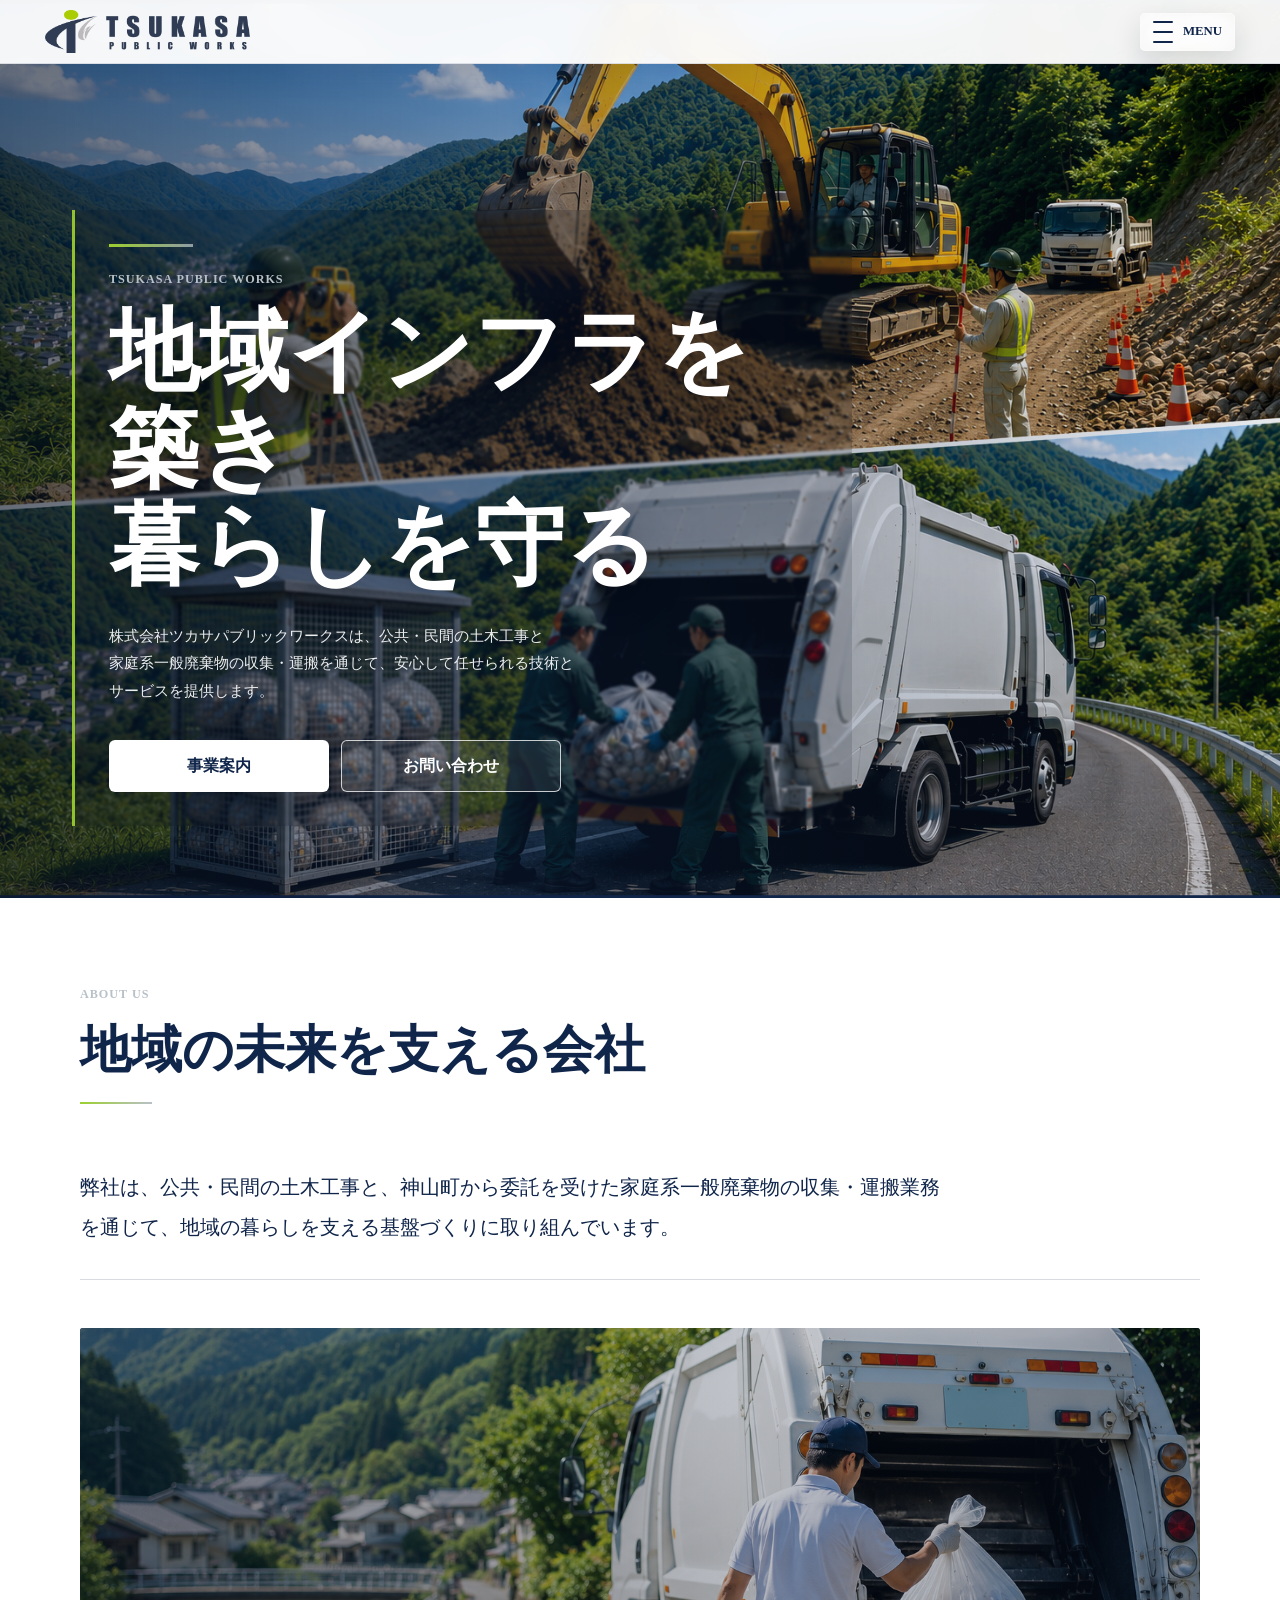
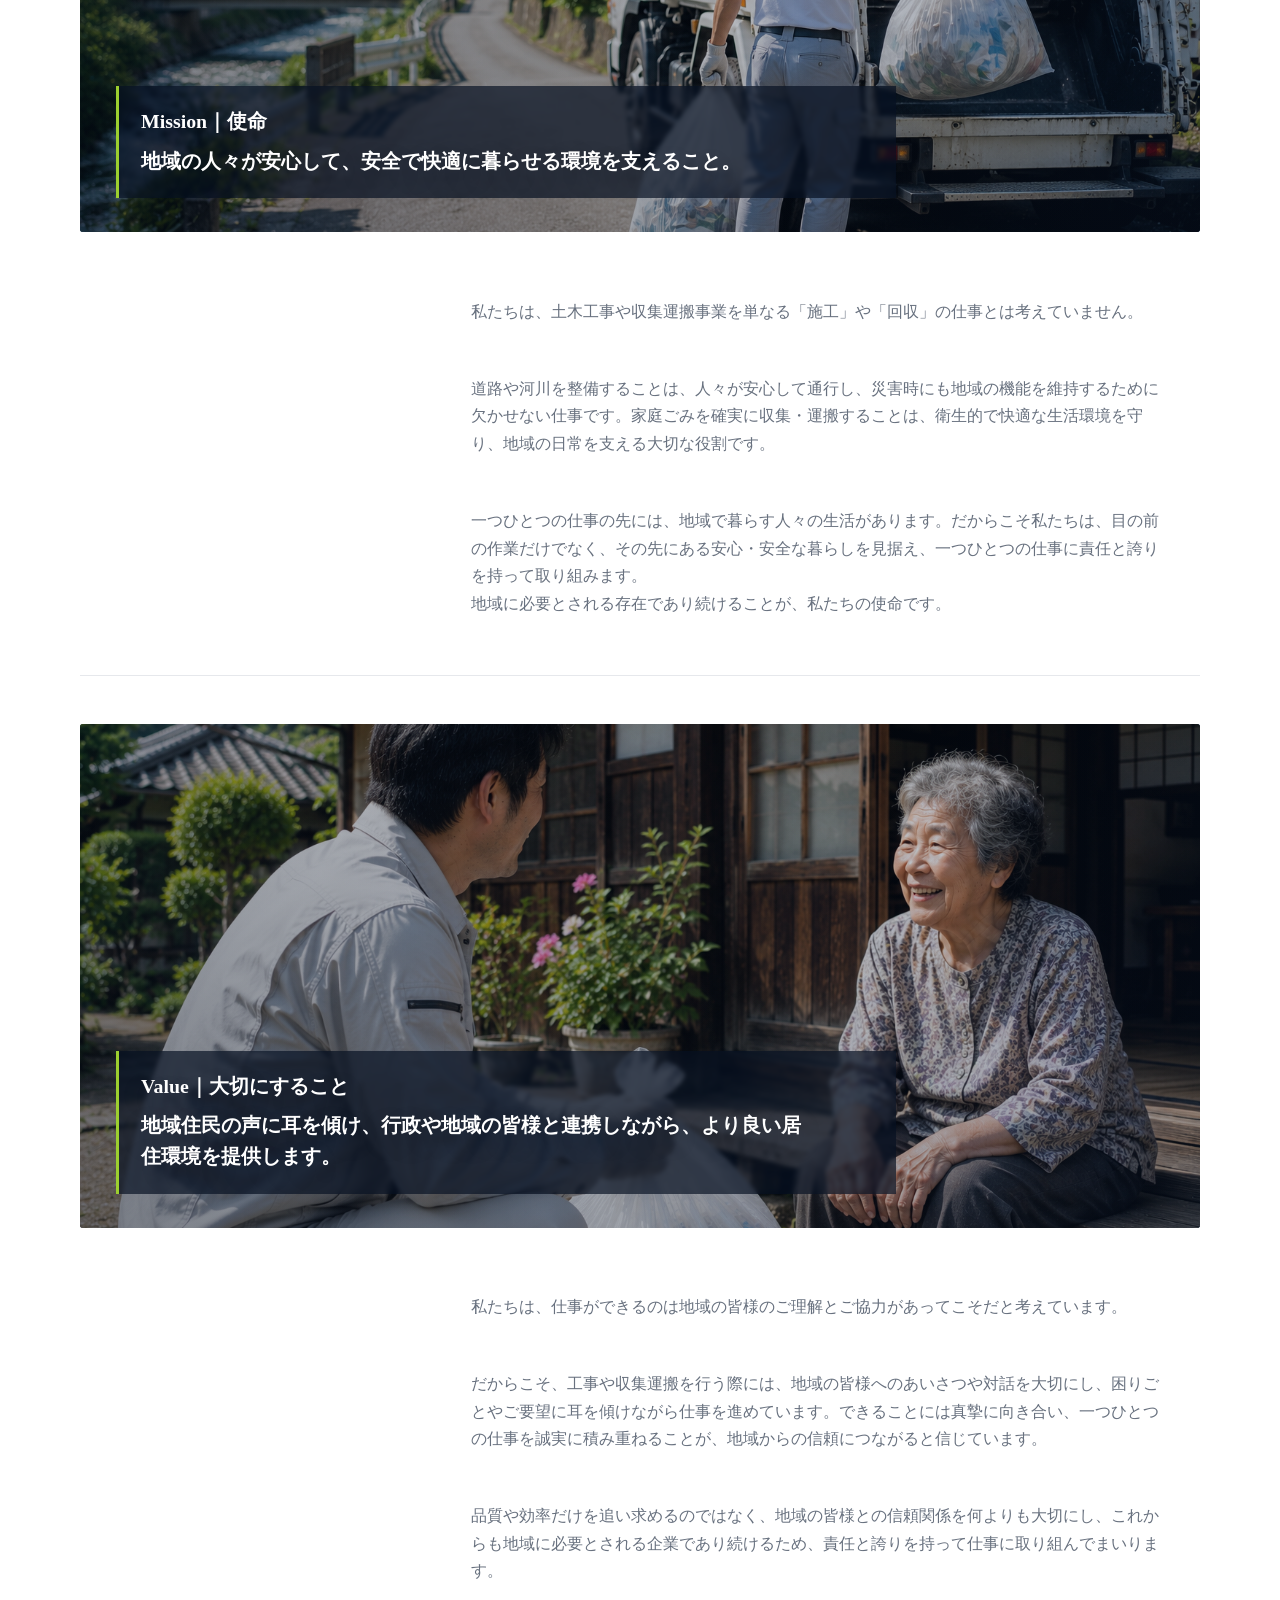
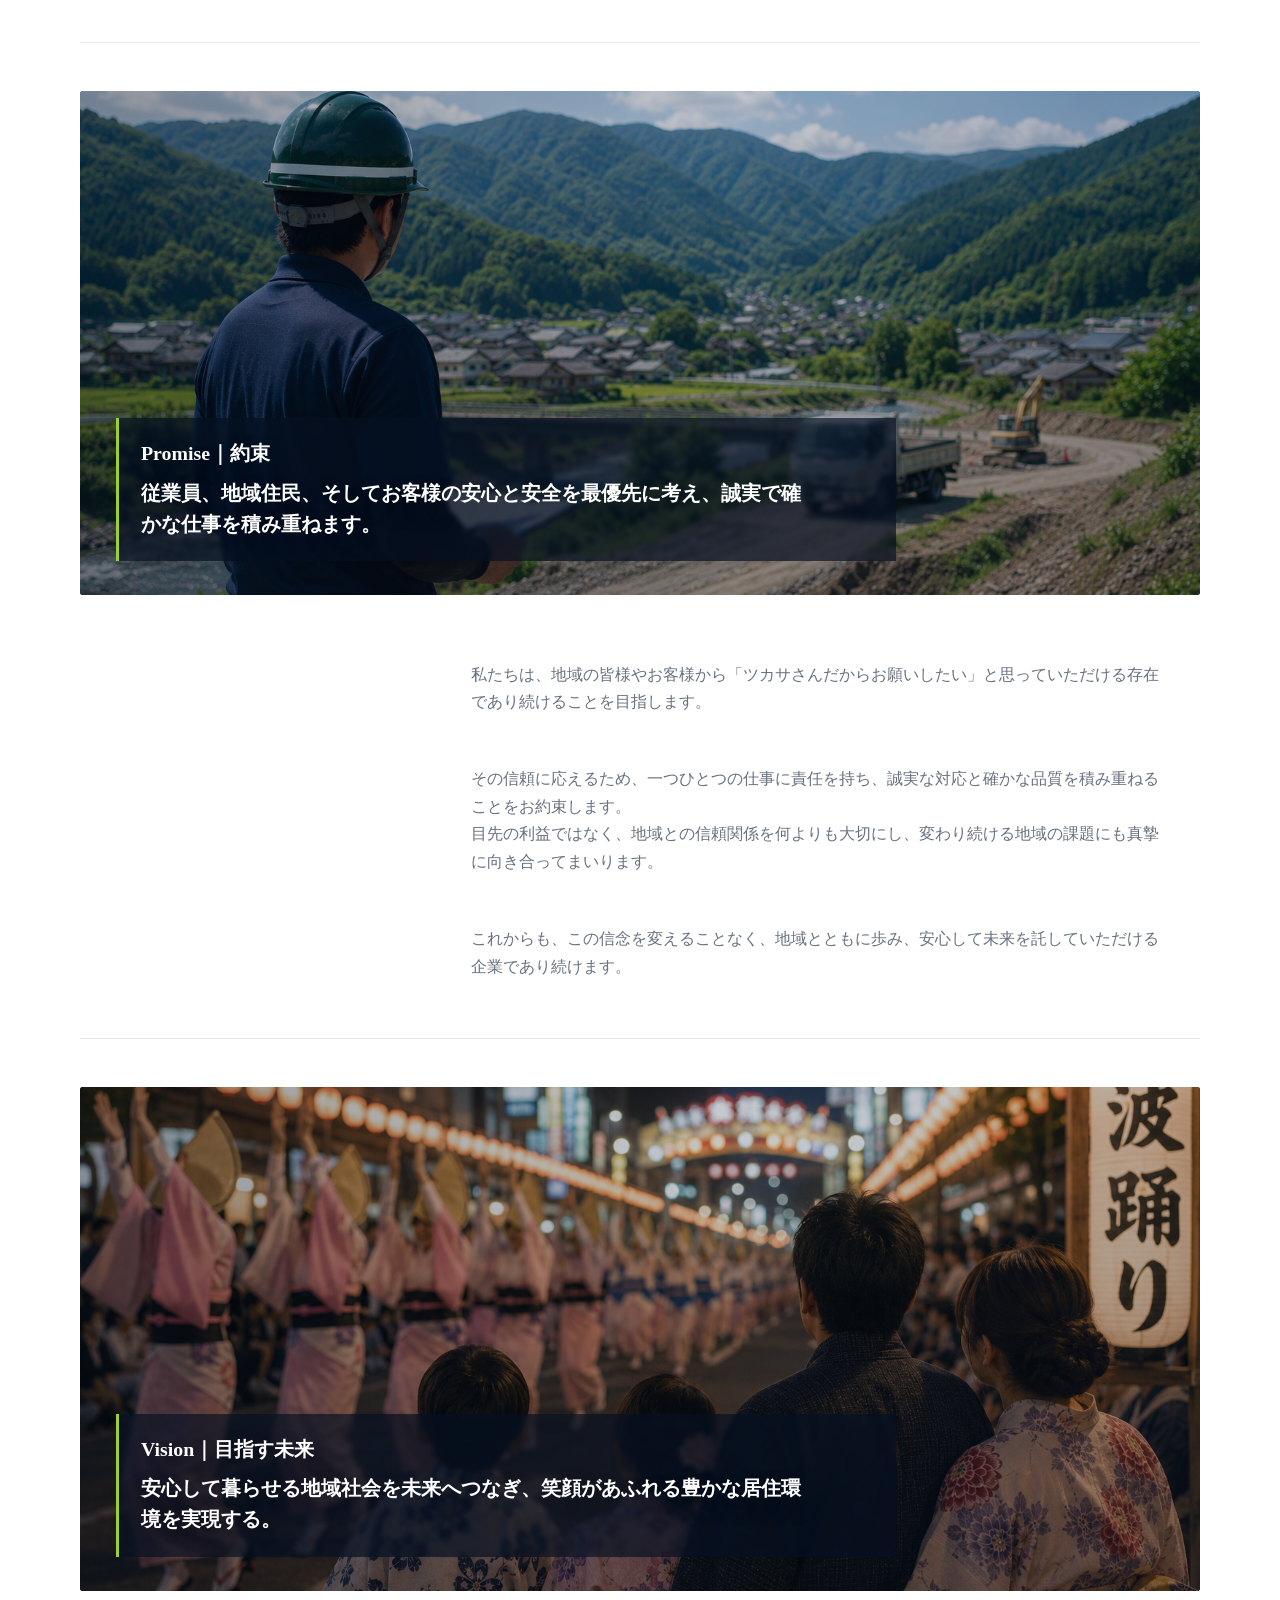
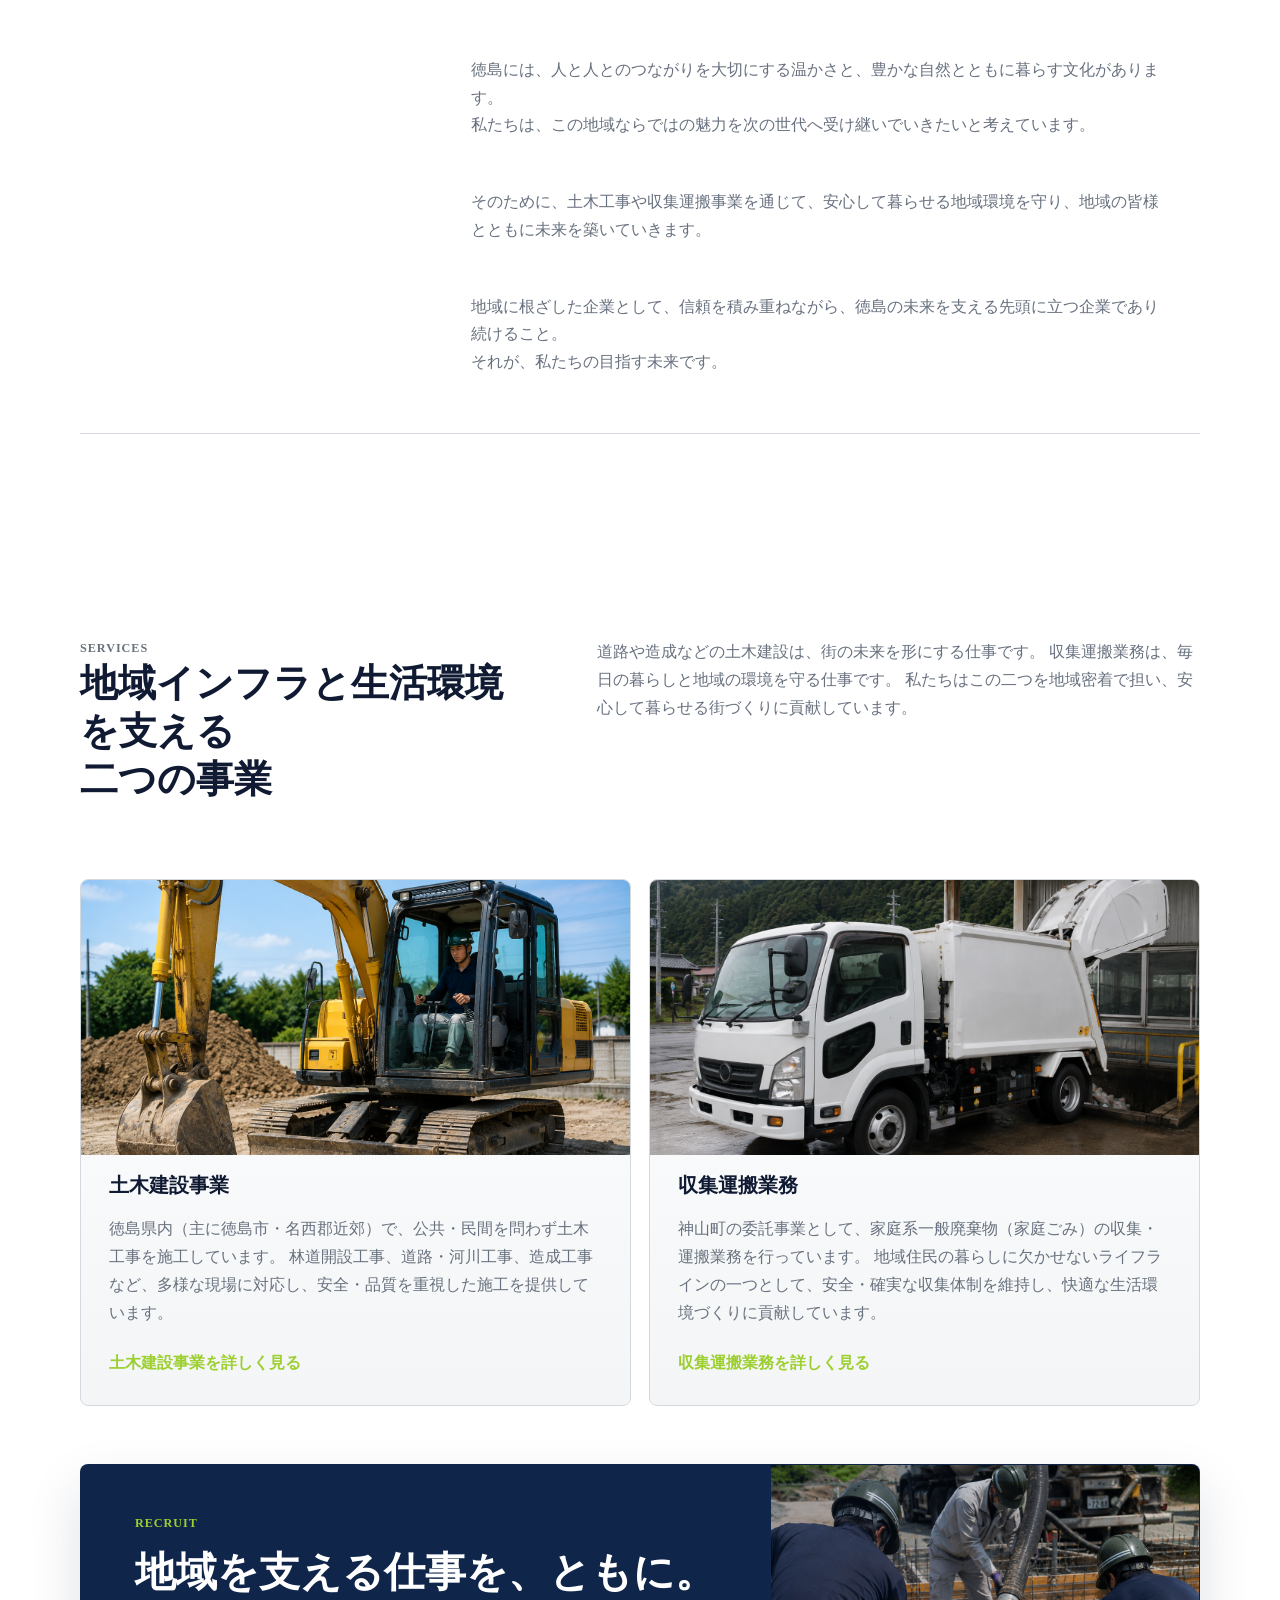
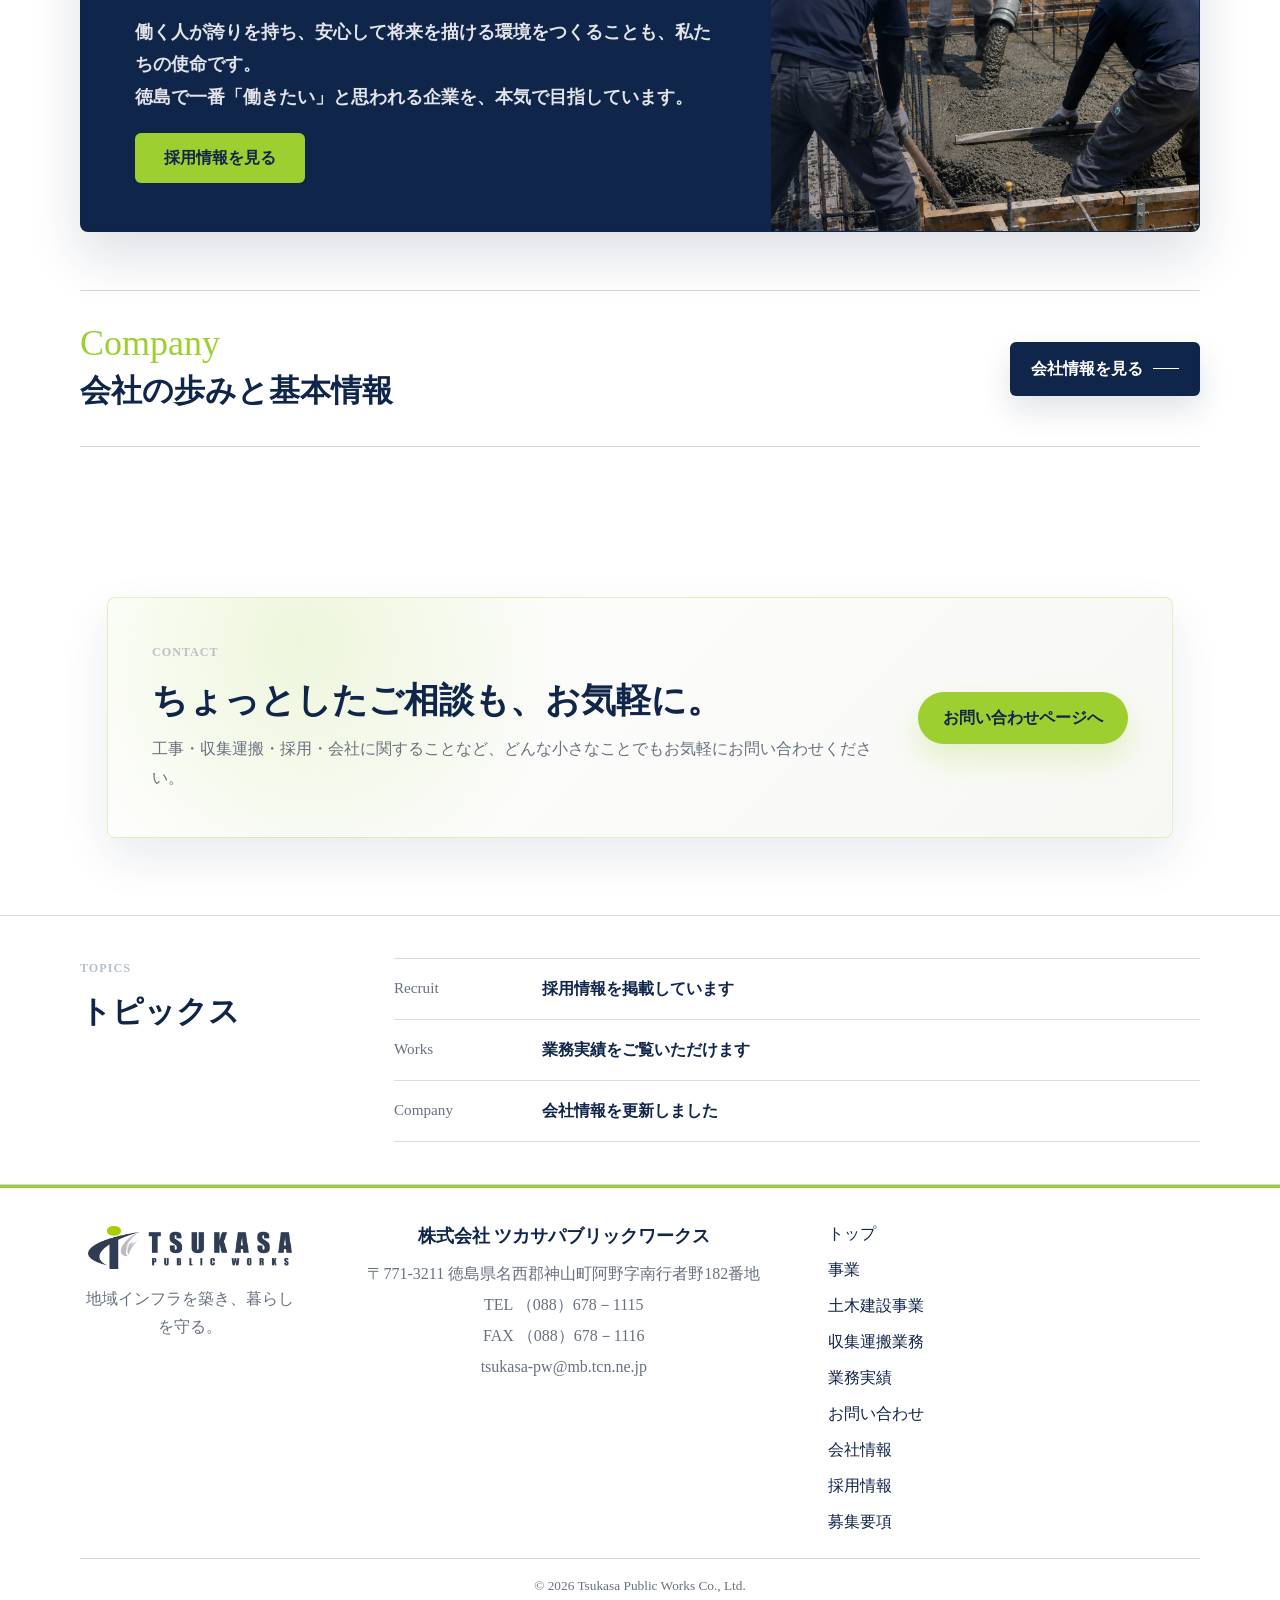
==== index.html @ 64dc7572 "Add files via upload" ====
﻿<!doctype html>
<html lang="ja">
  <head>
    <meta charset="utf-8" />
    <meta name="viewport" content="width=device-width, initial-scale=1" />
    <title>株式会社 ツカサパブリックワークス | 土木建設と収集運搬業務で地域を支える会社</title>
    <meta
      name="description"
      content="株式会社 ツカサパブリックワークスは、土木建設事業と地域の暮らしと環境を支える収集運搬業務を通じて、地域を支える会社です。"
    />
    <link rel="stylesheet" href="./styles.css" />
  </head>
  <body>
    <header class="site-header">
      <a class="brand" href="#top" aria-label="株式会社 ツカサパブリックワークス トップへ">
        <img class="brand-logo" src="./assets/logo-header-transparent.png" alt="株式会社 ツカサパブリックワークス" />
      </a>
      <input class="menu-toggle" type="checkbox" id="site-menu-toggle" aria-hidden="true" />
      <label class="menu-button" for="site-menu-toggle" aria-label="Open menu">
        <span></span>
        <span></span>
        <span></span>
        <strong>MENU</strong>
      </label>
      <nav class="nav" aria-label="主要ナビゲーション">
        <details class="nav-group">
          <summary class="nav-cta nav-parent">事業内容</summary>
          <div class="nav-submenu">
            <a href="./construction.html">土木建設事業</a>
            <a href="./collection.html">収集運搬業務</a>
          </div>
        </details>
        <a href="./works.html">業務実績</a>
        <a href="./contact.html">お問い合わせ</a>
        <a href="./company.html">会社情報</a>
        <a href="./recruit.html">採用情報</a>
        <a href="./recruit-guideline.html">募集要項</a>
      </nav>
    </header>

    <main id="top">
      <section class="hero home-hero">
        <img class="hero-image" src="./assets/top-hero.png" alt="土木建設と収集運搬業務を表現した企業サイトのビジュアル" />
        <div class="hero-overlay"></div>
        <div class="hero-content">
          <p class="eyebrow">Tsukasa Public Works</p>
          <h1>地域インフラを築き<br />暮らしを守る</h1>
          <p class="lead">
            株式会社ツカサパブリックワークスは、公共・民間の土木工事と<br />
            家庭系一般廃棄物の収集・運搬を通じて、安心して任せられる技術と<br />
            サービスを提供します。
          </p>
          <div class="hero-actions">
            <a class="button primary" href="#services">事業案内</a>
            <a class="button secondary" href="./contact.html">お問い合わせ</a>
          </div>
        </div>
      </section>

      <section class="topics-strip" aria-labelledby="topics-title">
        <div class="topics-inner">
          <div class="topics-heading">
            <p class="section-kicker">Topics</p>
            <h2 id="topics-title">トピックス</h2>
          </div>
          <div class="topics-list" aria-label="トピックス一覧">
            <a class="topic-item" href="./recruit.html">
              <span class="topic-meta">Recruit</span>
              <span class="topic-title">採用情報を掲載しています</span>
            </a>
            <a class="topic-item" href="./works.html">
              <span class="topic-meta">Works</span>
              <span class="topic-title">業務実績をご覧いただけます</span>
            </a>
            <a class="topic-item" href="./company.html">
              <span class="topic-meta">Company</span>
              <span class="topic-title">会社情報を更新しました</span>
            </a>
          </div>
        </div>
      </section>

      <section class="section company-intro" id="about">
        <div class="section-heading">
          <p class="section-kicker">About Us</p>
          <h2>地域の未来を支える会社</h2>
        </div>
        <div class="about-panel">
          <p class="about-copy">
            弊社は、公共・民間の土木工事と、神山町から委託を受けた家庭系一般廃棄物の収集・運搬業務を通じて、地域の暮らしを支える基盤づくりに取り組んでいます。
          </p>
          <div class="about-points" aria-label="会社の使命と価値観">
            <article class="mission-block">
              <figure class="philosophy-image">
                <img src="./assets/mission-collection.png" alt="山あいの地域で家庭ごみの収集運搬を行う作業風景" />
                <figcaption>
                  <h3>Mission｜使命</h3>
                  <p><strong>地域の人々が安心して、安全で快適に暮らせる環境を支えること。</strong></p>
                </figcaption>
              </figure>
              <p>私たちは、土木工事や収集運搬事業を単なる「施工」や「回収」の仕事とは考えていません。</p>
              <p>道路や河川を整備することは、人々が安心して通行し、災害時にも地域の機能を維持するために欠かせない仕事です。家庭ごみを確実に収集・運搬することは、衛生的で快適な生活環境を守り、地域の日常を支える大切な役割です。</p>
              <p>一つひとつの仕事の先には、地域で暮らす人々の生活があります。だからこそ私たちは、目の前の作業だけでなく、その先にある安心・安全な暮らしを見据え、一つひとつの仕事に責任と誇りを持って取り組みます。<br />地域に必要とされる存在であり続けることが、私たちの使命です。</p>
            </article>
            <article class="value-block">
              <figure class="philosophy-image">
                <img src="./assets/value-community.png" alt="地域住民と対話しながら収集運搬業務に取り組む作業風景" />
                <figcaption>
                  <h3>Value｜大切にすること</h3>
                  <p><strong>地域住民の声に耳を傾け、行政や地域の皆様と連携しながら、より良い居住環境を提供します。</strong></p>
                </figcaption>
              </figure>
              <p>私たちは、仕事ができるのは地域の皆様のご理解とご協力があってこそだと考えています。</p>
              <p>だからこそ、工事や収集運搬を行う際には、地域の皆様へのあいさつや対話を大切にし、困りごとやご要望に耳を傾けながら仕事を進めています。できることには真摯に向き合い、一つひとつの仕事を誠実に積み重ねることが、地域からの信頼につながると信じています。</p>
              <p>品質や効率だけを追い求めるのではなく、地域の皆様との信頼関係を何よりも大切にし、これからも地域に必要とされる企業であり続けるため、責任と誇りを持って仕事に取り組んでまいります。</p>
            </article>
            <article class="promise-block">
              <figure class="philosophy-image">
                <img src="./assets/promise-site.png" alt="地域を見渡しながら土木工事の安全と品質を確認する作業風景" />
                <figcaption>
                  <h3>Promise｜約束</h3>
                  <p><strong>従業員、地域住民、そしてお客様の安心と安全を最優先に考え、誠実で確かな仕事を積み重ねます。</strong></p>
                </figcaption>
              </figure>
              <p>私たちは、地域の皆様やお客様から「ツカサさんだからお願いしたい」と思っていただける存在であり続けることを目指します。</p>
              <p>その信頼に応えるため、一つひとつの仕事に責任を持ち、誠実な対応と確かな品質を積み重ねることをお約束します。<br />目先の利益ではなく、地域との信頼関係を何よりも大切にし、変わり続ける地域の課題にも真摯に向き合ってまいります。</p>
              <p>これからも、この信念を変えることなく、地域とともに歩み、安心して未来を託していただける企業であり続けます。</p>
            </article>
            <article class="vision-block">
              <figure class="philosophy-image">
                <img src="./assets/vision-future.png" alt="徳島の祭りを家族で見守る未来の地域社会の風景" />
                <figcaption>
                  <h3>Vision｜目指す未来</h3>
                  <p><strong>安心して暮らせる地域社会を未来へつなぎ、笑顔があふれる豊かな居住環境を実現する。</strong></p>
                </figcaption>
              </figure>
              <p>徳島には、人と人とのつながりを大切にする温かさと、豊かな自然とともに暮らす文化があります。<br />私たちは、この地域ならではの魅力を次の世代へ受け継いでいきたいと考えています。</p>
              <p>そのために、土木工事や収集運搬事業を通じて、安心して暮らせる地域環境を守り、地域の皆様とともに未来を築いていきます。</p>
              <p>地域に根ざした企業として、信頼を積み重ねながら、徳島の未来を支える先頭に立つ企業であり続けること。<br />それが、私たちの目指す未来です。</p>
            </article>
          </div>
        </div>
      </section>

      <section class="section" id="services">
        <div class="intro business-overview">
          <div>
            <p class="section-kicker">Services</p>
            <h2>地域インフラと生活環境を支える<br />二つの事業</h2>
          </div>
          <p>
            道路や造成などの土木建設は、街の未来を形にする仕事です。
            収集運搬業務は、毎日の暮らしと地域の環境を守る仕事です。
            私たちはこの二つを地域密着で担い、安心して暮らせる街づくりに貢献しています。
          </p>
        </div>
        <div class="service-grid business-grid">
          <a class="service-card business-card" href="./construction.html">
            <figure class="business-card-image">
              <img src="./assets/business-construction.png" alt="重機を操作して土木工事を行う作業風景" />
            </figure>
            <h3>土木建設事業</h3>
            <p>
              徳島県内（主に徳島市・名西郡近郊）で、公共・民間を問わず土木工事を施工しています。
              林道開設工事、道路・河川工事、造成工事など、多様な現場に対応し、安全・品質を重視した施工を提供しています。
            </p>
            <span class="text-link">土木建設事業を詳しく見る</span>
          </a>
          <a class="service-card business-card" href="./collection.html">
            <figure class="business-card-image">
              <img src="./assets/business-collection-truck.png" alt="収集運搬業務で使用するパッカー車" />
            </figure>
            <h3>収集運搬業務</h3>
            <p>
              神山町の委託事業として、家庭系一般廃棄物（家庭ごみ）の収集・運搬業務を行っています。
              地域住民の暮らしに欠かせないライフラインの一つとして、安全・確実な収集体制を維持し、快適な生活環境づくりに貢献しています。
            </p>
            <span class="text-link">収集運搬業務を詳しく見る</span>
          </a>
        </div>
        <a class="recruit-cta" href="./recruit.html" aria-label="採用情報ページを見る">
          <div class="recruit-cta-text">
            <p class="section-kicker">Recruit</p>
            <h3>地域を支える仕事を、ともに。</h3>
            <p>
              働く人が誇りを持ち、安心して将来を描ける環境をつくることも、私たちの使命です。<br />
              徳島で一番「働きたい」と思われる企業を、本気で目指しています。
            </p>
          </div>
          <span class="recruit-cta-link">採用情報を見る</span>
          <figure class="recruit-cta-image">
            <img src="./assets/recruit-cta-work.png" alt="土木工事の現場で作業するスタッフ" />
          </figure>
        </a>
        <a class="company-route" href="./company.html" aria-label="会社情報ページを見る">
          <div class="company-route-body">
            <span class="company-route-label">Company</span>
            <h3>会社の歩みと基本情報</h3>
          </div>
          <span class="company-route-link">会社情報を見る</span>
        </a>
      </section>

      <section class="friendly-contact" aria-label="お問い合わせへの導線">
        <div>
          <p class="section-kicker">Contact</p>
          <h2>ちょっとしたご相談も、お気軽に。</h2>
          <p>工事・収集運搬・採用・会社に関することなど、どんな小さなことでもお気軽にお問い合わせください。</p>
        </div>
        <a class="friendly-contact-button" href="./contact.html">お問い合わせページへ</a>
      </section>
    </main>

    <footer class="site-footer">
      <div class="footer-inner">
        <div class="footer-brand">
          <img src="./assets/logo-header-transparent.png" alt="株式会社 ツカサパブリックワークス" />
          <p>地域インフラを築き、暮らしを守る。</p>
        </div>
        <div class="footer-info">
          <h2>株式会社 ツカサパブリックワークス</h2>
          <p>〒771-3211 徳島県名西郡神山町阿野字南行者野182番地</p>
          <p>TEL <a href="tel:0886781115">（088）678－1115</a></p>
          <p>FAX （088）678－1116</p>
          <p><a href="mailto:tsukasa-pw@mb.tcn.ne.jp">tsukasa-pw@mb.tcn.ne.jp</a></p>
        </div>
        <nav class="footer-links" aria-label="フッターナビゲーション">
          <a href="./index.html#top">トップ</a>
          <a href="./index.html#services">事業</a>
          <a href="./construction.html">土木建設事業</a>
          <a href="./collection.html">収集運搬業務</a>
          <a href="./works.html">業務実績</a>
          <a href="./contact.html">お問い合わせ</a>
          <a href="./company.html">会社情報</a>
          <a href="./recruit.html">採用情報</a>
        <a href="./recruit-guideline.html">募集要項</a>
        </nav>
      </div>
      <div class="footer-bottom">
        <small>&copy; 2026 Tsukasa Public Works Co., Ltd.</small>
      </div>
    </footer>
    <script src="./menu.js"></script>
  </body>
</html>
---- styles.css ----
:root {
  --ink: #101b33;
  --muted: #68717f;
  --line: #d4d9df;
  --paper: #ffffff;
  --soft: #f3f5f6;
  --brand: #9ccf2f;
  --brand-dark: #10254a;
  --accent: #b8c0c8;
  --max: 1120px;
}

* {
  box-sizing: border-box;
}

html {
  scroll-behavior: smooth;
  overflow-x: hidden;
}

@keyframes fadeUp {
  from {
    opacity: 0;
    transform: translateY(18px);
  }

  to {
    opacity: 1;
    transform: translateY(0);
  }
}

@keyframes slowZoom {
  from {
    transform: scale(1);
  }

  to {
    transform: scale(1.045);
  }
}

@keyframes slideInLeft {
  from {
    opacity: 0;
    transform: translateX(-34px);
  }

  to {
    opacity: 1;
    transform: translateX(0);
  }
}

@keyframes slideInRight {
  from {
    opacity: 0;
    transform: translateX(34px);
  }

  to {
    opacity: 1;
    transform: translateX(0);
  }
}

body {
  margin: 0;
  color: var(--ink);
  background: var(--paper);
  font-family: "Yu Mincho", "Hiragino Mincho ProN", "Hiragino Mincho Pro", "MS PMincho", Georgia, serif;
  line-height: 1.75;
  overflow-x: hidden;
}

a {
  color: inherit;
  text-decoration: none;
}

.site-header {
  position: fixed;
  z-index: 20;
  top: 0;
  left: 0;
  right: 0;
  display: grid;
  grid-template-columns: minmax(220px, 420px) auto;
  align-items: center;
  gap: clamp(18px, 3vw, 42px);
  min-height: 64px;
  padding: 8px clamp(16px, 3.5vw, 46px);
  background: rgba(255, 255, 255, 0.95);
  border-bottom: 1px solid rgba(16, 37, 74, 0.12);
  box-shadow: 0 12px 28px rgba(16, 37, 74, 0.08);
  backdrop-filter: blur(14px);
  transition: background 220ms ease, box-shadow 220ms ease;
}

.brand {
  display: inline-flex;
  align-items: center;
  gap: 10px;
  min-width: 0;
  font-weight: 600;
}

.brand-logo {
  display: block;
  width: auto;
  max-width: 100%;
  height: clamp(32px, 3.6vw, 44px);
  object-fit: contain;
  filter: none;
}

.brand-mark {
  display: grid;
  place-items: center;
  width: 36px;
  height: 36px;
  color: var(--brand-dark);
  background: linear-gradient(135deg, var(--brand), #d7e7b3 48%, var(--accent));
  border-radius: 7px;
}

.menu-toggle {
  position: absolute;
  inline-size: 1px;
  block-size: 1px;
  opacity: 0;
  pointer-events: none;
}

.menu-button {
  justify-self: end;
  display: inline-grid;
  grid-template-columns: 20px auto;
  align-items: center;
  gap: 8px 10px;
  min-height: 38px;
  padding: 7px 12px;
  color: var(--brand-dark);
  background: linear-gradient(135deg, rgba(255, 255, 255, 0.28), rgba(255, 255, 255, 0.16));
  border: 1px solid rgba(255, 255, 255, 0.34);
  border-radius: 5px;
  box-shadow: 0 12px 30px rgba(7, 17, 34, 0.14);
  backdrop-filter: blur(12px);
  cursor: pointer;
  font-weight: 600;
  line-height: 1;
  transition: background 420ms cubic-bezier(0.16, 1, 0.3, 1), transform 420ms cubic-bezier(0.16, 1, 0.3, 1), box-shadow 420ms cubic-bezier(0.16, 1, 0.3, 1);
}

.menu-button span {
  grid-column: 1;
  display: block;
  width: 20px;
  height: 2px;
  background: currentColor;
  border-radius: 999px;
  transition: transform 380ms cubic-bezier(0.16, 1, 0.3, 1), opacity 280ms ease;
}

.menu-button strong {
  grid-column: 2;
  grid-row: 1 / 4;
  font-size: 0.8rem;
}

.menu-button:hover {
  background: linear-gradient(135deg, rgba(255, 255, 255, 0.38), rgba(255, 255, 255, 0.22));
  box-shadow: 0 16px 36px rgba(7, 17, 34, 0.18);
  transform: translateY(-1px);
}

.menu-toggle:checked + .menu-button span:nth-child(1) {
  transform: translateY(6px) rotate(42deg);
}

.menu-toggle:checked + .menu-button span:nth-child(2) {
  opacity: 0;
}

.menu-toggle:checked + .menu-button span:nth-child(3) {
  transform: translateY(-6px) rotate(-42deg);
}

.nav {
  position: absolute;
  top: calc(100% + 10px);
  right: clamp(16px, 3.5vw, 46px);
  display: grid;
  width: min(340px, calc(100vw - 40px));
  padding: 12px;
  gap: 6px;
  color: var(--brand-dark);
  font-size: 0.9rem;
  font-weight: 600;
  text-align: left;
  background: rgba(255, 255, 255, 0.9);
  border: 1px solid rgba(255, 255, 255, 0.68);
  border-radius: 8px;
  box-shadow: 0 22px 48px rgba(16, 37, 74, 0.13);
  backdrop-filter: blur(18px);
  opacity: 0;
  pointer-events: none;
  transform: translateY(-12px) scale(0.985);
  transform-origin: top right;
  transition: opacity 360ms ease, transform 460ms cubic-bezier(0.16, 1, 0.3, 1);
}

.nav a {
  display: inline-flex;
  align-items: center;
  justify-content: flex-start;
  min-height: 42px;
  padding: 8px 12px;
  white-space: nowrap;
  border-radius: 6px;
  transition: color 260ms ease, opacity 260ms ease, background 260ms ease;
}

.nav a:hover {
  color: var(--brand-dark);
  background: rgba(156, 207, 47, 0.12);
}

.nav-group {
  position: relative;
  display: grid;
}

.nav-group summary {
  list-style: none;
  cursor: pointer;
}

.nav-group summary::-webkit-details-marker {
  display: none;
}

.nav-parent::after {
  display: none;
  content: none;
}

.nav-submenu {
  display: grid;
  gap: 3px;
  max-height: 0;
  margin-left: 14px;
  padding-left: 12px;
  overflow: hidden;
  border-left: 0;
  opacity: 0;
  transform: translateY(-8px) scale(0.99);
  transform-origin: top;
  transition: max-height 460ms cubic-bezier(0.16, 1, 0.3, 1), opacity 340ms ease, transform 440ms cubic-bezier(0.16, 1, 0.3, 1), margin-top 320ms ease;
}

.nav-submenu a {
  min-height: 38px;
  padding-left: 12px;
  color: rgba(16, 37, 74, 0.82);
  font-size: 0.9rem;
  background: rgba(184, 192, 200, 0.1);
}

.nav-group[open] .nav-submenu {
  max-height: 110px;
  margin-top: 4px;
  opacity: 1;
  transform: translateY(0) scale(1);
}

.nav-group[open] .nav-parent::after {
  transform: rotate(225deg) translate(-1px, -1px);
}

.menu-toggle:checked ~ .nav {
  opacity: 1;
  pointer-events: auto;
  transform: translateY(0) scale(1);
}

.nav-cta {
  padding: 9px 14px;
  color: var(--brand-dark);
  background: linear-gradient(135deg, rgba(255, 255, 255, 0.82), rgba(184, 192, 200, 0.42));
  border: 1px solid rgba(184, 192, 200, 0.55);
  border-radius: 6px;
  transition: background 180ms ease, transform 180ms ease;
}

.visit-link {
  padding: 7px 12px;
  color: var(--brand-dark);
  background: rgba(156, 207, 47, 0.12);
  border: 1px solid rgba(156, 207, 47, 0.34);
  border-radius: 999px;
}

.visit-link:hover {
  color: var(--brand-dark);
  background: rgba(156, 207, 47, 0.2);
}

.nav-cta:hover {
  color: var(--brand-dark);
  background: linear-gradient(135deg, #fff, rgba(184, 192, 200, 0.58));
  transform: translateY(-1px);
}

.hero {
  position: relative;
  min-height: 84vh;
  display: grid;
  align-items: center;
  overflow: hidden;
  padding: 130px clamp(20px, 6vw, 72px) 84px;
}

.home-hero {
  min-height: 92vh;
  padding-top: 146px;
  padding-bottom: 72px;
  background: var(--brand-dark);
}

.hero-image,
.hero-overlay {
  position: absolute;
  inset: 0;
  width: 100%;
  height: 100%;
}

.hero-image {
  object-fit: cover;
  animation: slowZoom 16s ease-out both;
}

.home-hero .hero-image {
  object-fit: contain;
  object-position: center;
  filter: saturate(1.12) contrast(1.06) brightness(1.04);
}

.hero-overlay {
  background:
    linear-gradient(90deg, rgba(16, 37, 74, 0.9) 0%, rgba(16, 37, 74, 0.66) 48%, rgba(16, 37, 74, 0.18) 100%),
    linear-gradient(0deg, rgba(16, 37, 74, 0.3), rgba(156, 207, 47, 0.08));
}

.home-hero .hero-overlay {
  background:
    linear-gradient(90deg, rgba(7, 17, 34, 0.58) 0%, rgba(16, 37, 74, 0.34) 42%, rgba(16, 37, 74, 0.02) 100%),
    linear-gradient(180deg, rgba(0, 0, 0, 0.02) 0%, rgba(16, 37, 74, 0.16) 100%);
}

.hero-content {
  position: relative;
  z-index: 1;
  width: min(720px, 100%);
  color: #fff;
  animation: fadeUp 700ms ease-out both;
}

.home-hero .hero-content {
  width: min(780px, 100%);
  padding: clamp(22px, 3vw, 34px);
  margin-top: clamp(24px, 5vw, 64px);
  background: rgba(7, 17, 34, 0.14);
  border-left: 3px solid rgba(156, 207, 47, 0.92);
  backdrop-filter: blur(1px);
}

.home-hero .hero-content::before {
  content: "";
  display: block;
  width: 84px;
  height: 3px;
  margin-bottom: 22px;
  background: linear-gradient(90deg, var(--brand), rgba(184, 192, 200, 0.75));
}

.page-hero {
  min-height: 78vh;
}

.page-hero .hero-overlay {
  background:
    linear-gradient(90deg, rgba(7, 17, 34, 0.62) 0%, rgba(16, 37, 74, 0.38) 46%, rgba(16, 37, 74, 0.06) 100%),
    linear-gradient(180deg, rgba(0, 0, 0, 0.02), rgba(16, 37, 74, 0.22));
}

.page-hero .hero-content {
  padding: clamp(22px, 3vw, 34px);
  background: rgba(7, 17, 34, 0.16);
  border-left: 3px solid rgba(156, 207, 47, 0.86);
  backdrop-filter: blur(1px);
}

.recruit-hero {
  min-height: clamp(620px, 86vh, 860px);
  align-items: end;
  isolation: isolate;
}

.recruit-hero .hero-image {
  filter: saturate(0.95) contrast(1.02);
  object-position: center;
}

.recruit-hero .hero-overlay {
  background:
    linear-gradient(90deg, rgba(7, 17, 34, 0.82) 0%, rgba(16, 37, 74, 0.58) 42%, rgba(16, 37, 74, 0.12) 76%, rgba(16, 37, 74, 0.06) 100%),
    linear-gradient(180deg, rgba(16, 37, 74, 0.08) 0%, rgba(7, 17, 34, 0.36) 100%);
}

.recruit-hero .hero-content {
  width: min(780px, 100%);
  padding: clamp(26px, 3.8vw, 46px);
  margin-bottom: clamp(18px, 4.5vw, 54px);
  background:
    linear-gradient(90deg, rgba(16, 37, 74, 0.2) 0%, rgba(16, 37, 74, 0.16) 56%, rgba(16, 37, 74, 0.04) 100%);
  border-left: 3px solid rgba(156, 207, 47, 0.9);
  border-radius: 7px;
  box-shadow: 0 26px 68px rgba(7, 17, 34, 0.2);
  backdrop-filter: blur(14px);
}

.recruit-hero .hero-content::before {
  content: "";
  display: block;
  width: 84px;
  height: 3px;
  margin-bottom: 22px;
  background: linear-gradient(90deg, var(--brand), rgba(255, 255, 255, 0.64));
}

.recruit-hero .eyebrow {
  color: rgba(255, 255, 255, 0.66);
  font-size: 0.64rem;
  letter-spacing: 0.16em;
}

.recruit-hero h1 {
  font-size: clamp(2.35rem, 6vw, 5rem);
  line-height: 1.24;
  text-shadow: 0 14px 34px rgba(0, 0, 0, 0.32);
}

.recruit-hero .lead {
  max-width: 680px;
  color: rgba(255, 255, 255, 0.92);
  font-size: clamp(1.05rem, 2vw, 1.45rem);
  font-weight: 600;
  line-height: 1.85;
}

.poster-hero {
  display: block;
  min-height: 0;
  padding: 76px 0 0;
  background: var(--brand-dark);
}

.poster-image {
  display: block;
  width: 100%;
  height: auto;
  animation: fadeUp 520ms ease-out both;
}

.eyebrow,
.section-kicker {
  margin: 0 0 14px;
  color: var(--accent);
  font-size: 0.76rem;
  font-weight: 700;
  letter-spacing: 0.08em;
  text-transform: uppercase;
}

.hero h1,
.section h2,
.band h2,
.contact h2 {
  margin: 0;
  line-height: 1.25;
  letter-spacing: 0;
}

.hero h1 {
  max-width: 760px;
  font-size: clamp(2.4rem, 6vw, 4.8rem);
  font-weight: 600;
}

.home-hero h1 {
  max-width: 820px;
  font-size: clamp(3rem, 7vw, 6rem);
  line-height: 1.08;
  text-shadow: 0 14px 34px rgba(0, 0, 0, 0.34);
}

.lead {
  max-width: 660px;
  margin: 24px 0 0;
  font-size: clamp(1rem, 2vw, 1.2rem);
}

.home-hero .lead {
  max-width: 720px;
  margin-top: 28px;
  color: rgba(255, 255, 255, 0.92);
  font-size: clamp(0.9rem, 1.18vw, 1.02rem);
  line-height: 1.85;
}

.hero-actions {
  display: flex;
  flex-wrap: wrap;
  gap: 12px;
  margin-top: 34px;
}

.hero-actions > .button {
  width: min(220px, 100%);
}

.hero-meta {
  display: flex;
  flex-wrap: wrap;
  gap: 10px;
  margin-top: 30px;
  color: rgba(255, 255, 255, 0.9);
}

.hero-meta span {
  display: inline-flex;
  align-items: center;
  gap: 10px;
  min-height: 40px;
  padding: 8px 14px;
  background: rgba(255, 255, 255, 0.1);
  border: 1px solid rgba(255, 255, 255, 0.2);
  border-radius: 6px;
  backdrop-filter: blur(10px);
}

.hero-meta strong {
  color: var(--brand);
  font-size: 0.78rem;
  font-family: Georgia, serif;
}

.button {
  display: inline-flex;
  align-items: center;
  justify-content: center;
  min-height: 46px;
  padding: 11px 20px;
  border: 1px solid transparent;
  border-radius: 6px;
  font-weight: 600;
  transition: background 300ms ease, border-color 300ms ease, color 300ms ease, transform 320ms cubic-bezier(0.22, 1, 0.36, 1), box-shadow 320ms cubic-bezier(0.22, 1, 0.36, 1);
}

.button.primary {
  color: var(--brand-dark);
  background: var(--brand);
}

.button.primary:hover {
  background: #b3dd43;
  box-shadow: 0 10px 24px rgba(16, 37, 74, 0.18);
  transform: translateY(-1px);
}

.home-hero .button.primary {
  color: var(--brand-dark);
  background: #fff;
  border-color: rgba(255, 255, 255, 0.86);
}

.home-hero .button.primary:hover {
  background: rgba(255, 255, 255, 0.9);
}

.button.secondary {
  color: #fff;
  border-color: rgba(255, 255, 255, 0.76);
  background: rgba(255, 255, 255, 0.08);
}

.button.secondary:hover {
  background: rgba(255, 255, 255, 0.18);
  transform: translateY(-1px);
}

.section,
.band,
.contact {
  padding: 86px clamp(20px, 5vw, 64px);
}

.section {
  max-width: calc(var(--max) + 128px);
  margin: 0 auto;
}

main#top {
  display: flex;
  flex-direction: column;
}

.topics-strip {
  order: 20;
  padding: clamp(28px, 4vw, 42px) clamp(20px, 5vw, 64px);
  background: #fff;
  border-top: 1px solid var(--line);
  border-bottom: 1px solid var(--line);
}

.topics-inner {
  display: grid;
  grid-template-columns: minmax(160px, 0.32fr) minmax(0, 1fr);
  gap: clamp(24px, 5vw, 56px);
  align-items: start;
  max-width: var(--max);
  margin: 0 auto;
}

.topics-heading h2 {
  margin: 0;
  color: var(--brand-dark);
  font-size: clamp(1.45rem, 2.4vw, 2rem);
  line-height: 1.25;
}

.topics-list {
  display: grid;
  border-top: 1px solid rgba(16, 37, 74, 0.16);
}

.topic-item {
  display: grid;
  grid-template-columns: 120px minmax(0, 1fr);
  gap: clamp(14px, 3vw, 28px);
  align-items: center;
  padding: 16px 0;
  color: var(--brand-dark);
  border-bottom: 1px solid rgba(16, 37, 74, 0.16);
  transition: color 220ms ease, padding-left 260ms ease;
}

.topic-item:hover,
.topic-item:focus-visible {
  color: #6fa10f;
  padding-left: 8px;
}

.topic-meta {
  color: var(--muted);
  font-family: Georgia, serif;
  font-size: 0.95rem;
}

.topic-title {
  font-weight: 700;
}

.intro {
  display: grid;
  grid-template-columns: minmax(240px, 0.85fr) 1.15fr;
  gap: clamp(28px, 6vw, 72px);
  align-items: start;
}

.representative-message {
  display: grid;
  grid-template-columns: minmax(280px, 0.4fr) minmax(0, 0.6fr);
  gap: clamp(38px, 6vw, 86px);
  align-items: start;
}

.representative-photo {
  position: sticky;
  top: 116px;
  margin: 0;
  overflow: hidden;
  background: var(--soft);
  border-radius: 8px;
  box-shadow: 0 22px 58px rgba(16, 37, 74, 0.12);
}

.representative-photo img {
  display: block;
  width: 100%;
  aspect-ratio: 4 / 5;
  object-fit: cover;
  object-position: center;
}

.representative-copy {
  max-width: 760px;
}

.representative-heading {
  max-width: 660px;
  margin-bottom: clamp(24px, 4vw, 38px);
}

.representative-heading h2 {
  margin: 0;
  color: var(--brand-dark);
  font-size: clamp(1.9rem, 3.3vw, 3rem);
  line-height: 1.28;
}

.representative-heading::after {
  content: "";
  display: block;
  width: 72px;
  height: 2px;
  margin-top: 22px;
  background: linear-gradient(90deg, var(--brand), var(--accent));
}

.representative-body {
  max-width: 680px;
  color: var(--muted);
  font-size: clamp(1rem, 1.25vw, 1.08rem);
  line-height: 2.05;
}

.representative-body p,
.representative-quote p {
  margin: 0;
}

.message-story-block {
  padding: clamp(22px, 3vw, 34px) 0;
  border-top: 1px solid rgba(16, 37, 74, 0.1);
}

.message-story-block:first-child {
  padding-top: 0;
  border-top: 0;
}

.message-story-block p + p {
  margin-top: 1.15em;
}

.message-story-label {
  display: inline-flex;
  align-items: center;
  gap: 12px;
  margin-bottom: 16px;
  color: var(--brand-dark);
  font-weight: 700;
  line-height: 1.45;
}

.message-story-label::before {
  content: "";
  width: 32px;
  height: 2px;
  background: var(--brand);
}

.representative-quote {
  margin: clamp(20px, 3vw, 34px) 0;
  padding: clamp(22px, 3.2vw, 34px);
  color: var(--brand-dark);
  background: linear-gradient(135deg, rgba(156, 207, 47, 0.1), rgba(243, 245, 246, 0.92));
  border-left: 3px solid var(--brand);
  border-radius: 8px;
}

.representative-quote p {
  font-size: clamp(1.35rem, 2.1vw, 1.95rem);
  font-weight: 600;
  line-height: 1.65;
}

.representative-wishes {
  display: grid;
  grid-template-columns: repeat(3, minmax(0, 1fr));
  gap: 12px;
  margin: clamp(18px, 3vw, 28px) 0;
}

.representative-wishes article {
  min-height: 132px;
  padding: 18px;
  background: #fff;
  border: 1px solid rgba(16, 37, 74, 0.12);
  border-radius: 8px;
  box-shadow: 0 12px 28px rgba(16, 37, 74, 0.06);
}

.representative-wishes span {
  display: block;
  margin-bottom: 12px;
  color: var(--brand);
  font-family: Georgia, serif;
  font-size: 0.84rem;
  font-weight: 700;
}

.representative-wishes strong {
  display: block;
  color: var(--brand-dark);
  font-size: 0.96rem;
  line-height: 1.65;
}

.representative-signature {
  display: grid;
  gap: 8px;
  margin-top: clamp(28px, 4vw, 42px);
  padding-top: 22px;
  color: var(--brand-dark);
  border-top: 1px solid rgba(16, 37, 74, 0.14);
}

.representative-signature span {
  color: var(--muted);
  font-size: 0.92rem;
  font-weight: 600;
}

.representative-signature strong {
  font-size: 1.2rem;
  font-weight: 600;
}

.representative-message [data-reveal] {
  opacity: 0;
  transform: translateY(22px);
  transition:
    opacity 620ms ease,
    transform 620ms cubic-bezier(0.22, 1, 0.36, 1);
}

.representative-message [data-reveal].is-visible {
  opacity: 1;
  transform: translateY(0);
}

.representative-message .representative-heading {
  transition-delay: 120ms;
}

.representative-message .representative-body [data-reveal]:nth-child(1) {
  transition-delay: 120ms;
}

.representative-message .representative-body [data-reveal]:nth-child(2) {
  transition-delay: 180ms;
}

.representative-message .representative-body [data-reveal]:nth-child(3) {
  transition-delay: 220ms;
}

.representative-message .representative-body [data-reveal]:nth-child(n + 4) {
  transition-delay: 260ms;
}

.representative-message {
  display: block;
}

.representative-message > .representative-heading {
  max-width: var(--max);
  margin: 0 auto clamp(52px, 7vw, 86px);
}

.message-stagger {
  display: grid;
  gap: clamp(72px, 10vw, 132px);
  max-width: var(--max);
  margin: 0 auto;
}

.message-panel {
  display: grid;
  grid-template-columns: minmax(280px, 0.4fr) minmax(0, 0.6fr);
  align-items: center;
  gap: clamp(38px, 6vw, 86px);
  opacity: 0;
  transform: translateY(24px);
  transition:
    opacity 680ms ease,
    transform 680ms cubic-bezier(0.22, 1, 0.36, 1);
}

.message-panel.is-visible {
  opacity: 1;
  transform: translateY(0);
}

.message-panel:nth-child(2) {
  transition-delay: 120ms;
}

.message-panel:nth-child(3) {
  transition-delay: 180ms;
}

.message-panel:nth-child(4) {
  transition-delay: 240ms;
}

.message-panel.is-reversed .representative-photo {
  grid-column: 2;
}

.message-panel.is-reversed .message-panel-copy {
  grid-column: 1;
  grid-row: 1;
}

.message-panel .representative-photo {
  position: relative;
  top: auto;
  min-height: clamp(360px, 44vw, 560px);
}

.message-panel .representative-photo img {
  height: 100%;
  aspect-ratio: 4 / 5;
}

.message-panel-copy {
  max-width: 680px;
  color: var(--muted);
  font-size: clamp(1rem, 1.22vw, 1.08rem);
  line-height: 2.05;
}

.message-panel-copy p {
  margin: 0;
}

.message-panel-copy p + p {
  margin-top: 1.15em;
}

.message-panel .representative-wishes {
  grid-template-columns: 1fr;
}

.message-panel .representative-wishes article {
  min-height: 0;
}

.recruit-promises {
  max-width: calc(var(--max) + 128px);
}

.promises-heading {
  max-width: var(--max);
  margin: 0 auto clamp(42px, 6vw, 76px);
  opacity: 0;
  transform: translateY(24px);
  transition:
    opacity 680ms ease,
    transform 680ms cubic-bezier(0.22, 1, 0.36, 1);
}

.promises-heading.is-visible {
  opacity: 1;
  transform: translateY(0);
}

.promises-heading h2 {
  margin: 0;
  color: var(--brand-dark);
  font-size: clamp(2rem, 4vw, 3.5rem);
  line-height: 1.2;
}

.promises-heading > p:not(.section-kicker) {
  max-width: 760px;
  margin: 18px 0 0;
  color: var(--muted);
  line-height: 1.9;
}

.promises-heading > p:not(.section-kicker) + p {
  margin-top: 8px;
}

.promises-heading::after {
  content: "";
  display: block;
  width: 72px;
  height: 2px;
  margin-top: 24px;
  background: linear-gradient(90deg, var(--brand), var(--accent));
}

.promise-cinema {
  max-width: none;
  margin: clamp(72px, 10vw, 132px) 0;
  padding: 0;
  background: #ffffff;
}

.promise-story {
  background: #ffffff;
}

.promise-story + .promise-story {
  margin-top: clamp(96px, 12vw, 168px);
}

.promise-hero {
  position: relative;
  display: grid;
  min-height: 100vh;
  min-height: 100svh;
  align-items: end;
  overflow: hidden;
  padding: 124px clamp(22px, 6vw, 82px) clamp(50px, 7vw, 92px);
  background: var(--brand-dark);
}

.promise-hero img {
  position: absolute;
  inset: 0;
  width: 100%;
  height: 100%;
  object-fit: cover;
  object-position: center;
  transform: scale(1.03);
}

.promise-hero-overlay {
  position: absolute;
  inset: 0;
  background:
    linear-gradient(90deg, rgba(7, 17, 34, 0.78) 0%, rgba(16, 37, 74, 0.44) 48%, rgba(16, 37, 74, 0.08) 100%),
    linear-gradient(180deg, rgba(7, 17, 34, 0.08) 0%, rgba(7, 17, 34, 0.5) 100%);
}

.promise-hero-copy {
  position: relative;
  z-index: 1;
  max-width: 880px;
  color: #ffffff;
  opacity: 0;
  transform: translateY(28px);
  transition:
    opacity 760ms ease,
    transform 760ms cubic-bezier(0.22, 1, 0.36, 1);
}

.promise-hero-copy.is-visible {
  opacity: 1;
  transform: translateY(0);
}

.promise-hero-copy .section-kicker {
  color: rgba(255, 255, 255, 0.7);
  letter-spacing: 0.2em;
}

.promise-number-large {
  display: block;
  margin: clamp(16px, 2.5vw, 26px) 0 clamp(16px, 2.4vw, 24px);
  color: var(--brand);
  font-family: Georgia, serif;
  font-size: clamp(3.4rem, 9vw, 8rem);
  font-weight: 700;
  line-height: 0.9;
  text-shadow: 0 12px 36px rgba(0, 0, 0, 0.24);
}

.promise-hero-copy h2 {
  margin: 0;
  color: #ffffff;
  font-size: clamp(2.3rem, 6.4vw, 5.45rem);
  font-weight: 600;
  line-height: 1.14;
  text-shadow: 0 18px 50px rgba(0, 0, 0, 0.34);
}

.promise-scroll {
  position: absolute;
  right: clamp(20px, 4vw, 58px);
  bottom: clamp(24px, 4vw, 48px);
  z-index: 1;
  color: rgba(255, 255, 255, 0.68);
  font-size: 0.68rem;
  font-weight: 700;
  letter-spacing: 0.2em;
  writing-mode: vertical-rl;
}

.promise-scroll::after {
  content: "";
  display: block;
  width: 1px;
  height: 48px;
  margin: 14px auto 0;
  background: rgba(255, 255, 255, 0.48);
}

.promise-detail {
  display: grid;
  grid-template-columns: minmax(0, 0.92fr) minmax(320px, 0.78fr);
  gap: clamp(42px, 6vw, 86px);
  align-items: start;
  max-width: calc(var(--max) + 96px);
  margin: 0 auto;
  padding: clamp(72px, 9vw, 126px) clamp(22px, 5vw, 72px) clamp(86px, 10vw, 140px);
  background: #ffffff;
  opacity: 0;
  transform: translateY(22px);
  transition:
    opacity 720ms ease,
    transform 720ms cubic-bezier(0.22, 1, 0.36, 1);
}

.promise-detail.is-visible {
  opacity: 1;
  transform: translateY(0);
}

.promise-evidence,
.promise-together {
  max-width: 100%;
  margin: 0;
  padding: 0;
  background: transparent;
  border: 0;
  border-radius: 0;
  box-shadow: none;
}

.promise-evidence h3,
.promise-together h3 {
  margin: 0;
  color: var(--brand-dark);
  font-size: clamp(1.36rem, 2.1vw, 2rem);
  font-weight: 600;
  line-height: 1.35;
}

.promise-evidence .section-kicker,
.promise-together .section-kicker {
  margin-bottom: 12px;
  color: rgba(16, 37, 74, 0.42);
  font-size: 0.68rem;
  letter-spacing: 0.2em;
}

.promise-evidence ul {
  display: grid;
  margin: clamp(24px, 3.4vw, 38px) 0 0;
  padding: 0;
  list-style: none;
  border-top: 1px solid rgba(16, 37, 74, 0.14);
}

.promise-evidence li {
  position: relative;
  display: flex;
  gap: 14px;
  align-items: flex-start;
  padding: clamp(18px, 2.4vw, 26px) 0;
  color: var(--brand-dark);
  font-size: clamp(1.05rem, 1.55vw, 1.28rem);
  font-weight: 600;
  line-height: 1.55;
  border-bottom: 1px solid rgba(16, 37, 74, 0.14);
}

.promise-evidence li::before {
  content: "✓";
  flex: 0 0 auto;
  color: var(--brand);
  font-weight: 700;
}

.promise-together blockquote {
  margin: clamp(24px, 3.4vw, 38px) 0 clamp(18px, 2.6vw, 26px);
  padding: clamp(22px, 3vw, 34px);
  color: var(--brand-dark);
  font-size: clamp(1.38rem, 2.45vw, 2.25rem);
  font-weight: 600;
  line-height: 1.48;
  background: linear-gradient(135deg, rgba(156, 207, 47, 0.1), rgba(255, 255, 255, 0.88));
  border: 1px solid rgba(16, 37, 74, 0.1);
  border-left: 3px solid var(--brand);
  box-shadow: 0 18px 42px rgba(16, 37, 74, 0.07);
}

.promise-together p:not(.section-kicker) {
  max-width: 760px;
  margin: 0;
  color: var(--muted);
  font-size: clamp(1rem, 1.35vw, 1.12rem);
  line-height: 2;
}

.promise-together p:not(.section-kicker) + p {
  margin-top: 0.8em;
}

.promise-story:nth-child(even) .promise-hero-copy {
  margin-left: auto;
}

.promise-story:nth-child(even) .promise-hero-overlay {
  background:
    linear-gradient(270deg, rgba(7, 17, 34, 0.76) 0%, rgba(16, 37, 74, 0.42) 50%, rgba(16, 37, 74, 0.1) 100%),
    linear-gradient(180deg, rgba(7, 17, 34, 0.06) 0%, rgba(7, 17, 34, 0.46) 100%);
}

.after-join {
  background: #ffffff;
}

.after-join-intro {
  display: grid;
  min-height: 100vh;
  min-height: 100svh;
  place-items: center;
  padding: 120px 24px;
  background: var(--brand-dark);
  color: #ffffff;
  text-align: center;
}

.after-join-intro > div {
  opacity: 0;
  transform: translateY(26px);
  transition:
    opacity 760ms ease,
    transform 760ms cubic-bezier(0.22, 1, 0.36, 1);
}

.after-join-intro > div.is-visible {
  opacity: 1;
  transform: translateY(0);
}

.after-join-number {
  display: block;
  color: var(--brand);
  font-family: Georgia, serif;
  font-size: clamp(5rem, 14vw, 13rem);
  font-weight: 700;
  line-height: 0.9;
}

.after-join-intro h2 {
  margin: clamp(22px, 3vw, 34px) 0 0;
  font-size: clamp(2.4rem, 6vw, 5.8rem);
  font-weight: 600;
  line-height: 1.18;
}

.after-scroll-block {
  position: relative;
  min-height: 190vh;
  background: #ffffff;
}

.after-day {
  min-height: 185vh;
}

.after-sticky {
  position: sticky;
  top: 0;
  display: grid;
  min-height: 100vh;
  min-height: 100svh;
  grid-template-columns: minmax(0, 0.72fr) minmax(0, 1fr);
  gap: clamp(32px, 5vw, 80px);
  align-items: center;
  padding: clamp(64px, 7vw, 104px) clamp(22px, 6vw, 92px);
  overflow: hidden;
  background: #ffffff;
}

.after-copy {
  position: relative;
  z-index: 2;
  max-width: 620px;
}

.after-copy h3 {
  margin: 0;
  color: var(--brand-dark);
  font-size: clamp(2.3rem, 5.2vw, 5rem);
  font-weight: 600;
  line-height: 1.15;
}

.after-category {
  margin: clamp(28px, 4vw, 46px) 0 14px;
  color: var(--brand-dark);
  font-weight: 700;
  letter-spacing: 0.04em;
}

.after-copy > p:not(.section-kicker):not(.after-category) {
  margin: 0;
  color: var(--muted);
  font-size: clamp(1rem, 1.35vw, 1.14rem);
  line-height: 2.05;
}

.after-copy > p:not(.section-kicker):not(.after-category) + p:not(.section-kicker):not(.after-category) {
  margin-top: 0.95em;
}

.after-media {
  position: relative;
  min-height: min(68vh, 720px);
  overflow: hidden;
  background: var(--brand-dark);
  border-radius: 0;
  box-shadow: 0 30px 70px rgba(16, 37, 74, 0.16);
}

.after-media img {
  position: absolute;
  inset: 0;
  width: 100%;
  height: 100%;
  object-fit: cover;
  object-position: center;
  opacity: 0;
  transform: scale(1.04);
  transition:
    opacity 680ms ease,
    transform 1200ms ease;
}

.after-media img.is-active {
  opacity: 1;
  transform: scale(1);
}

.after-steps {
  position: relative;
  z-index: 3;
  display: grid;
  margin-top: -100vh;
  pointer-events: none;
}

.after-steps span {
  display: block;
  height: 34vh;
}

.after-day .after-steps span {
  height: 18vh;
}

.after-timeline {
  display: grid;
  gap: 10px;
  margin: clamp(28px, 4vw, 46px) 0 0;
  padding: 0;
  list-style: none;
}

.after-timeline li {
  display: grid;
  grid-template-columns: 76px 1fr;
  gap: 14px;
  align-items: baseline;
  color: rgba(16, 37, 74, 0.36);
  font-size: clamp(0.94rem, 1.1vw, 1rem);
  transition:
    color 260ms ease,
    transform 260ms ease;
}

.after-timeline li.is-active {
  color: var(--brand-dark);
  transform: translateX(6px);
}

.after-timeline time {
  color: var(--brand);
  font-family: Georgia, serif;
  font-weight: 700;
}

.after-day blockquote {
  margin: clamp(28px, 4vw, 42px) 0 0;
  padding-left: 22px;
  color: var(--brand-dark);
  font-size: clamp(1.1rem, 1.9vw, 1.55rem);
  line-height: 1.8;
  border-left: 3px solid var(--brand);
}

.recruit-guideline-cta {
  position: relative;
  display: grid;
  min-height: 100vh;
  min-height: 100svh;
  place-items: center;
  overflow: hidden;
  padding: clamp(96px, 10vw, 150px) 24px;
  background: var(--brand-dark);
  text-align: center;
}

.recruit-guideline-cta > img {
  position: absolute;
  inset: 0;
  width: 100%;
  height: 100%;
  object-fit: cover;
  object-position: center;
  transform: scale(1.03);
}

.recruit-guideline-overlay {
  position: absolute;
  inset: 0;
  background:
    linear-gradient(180deg, rgba(7, 17, 34, 0.42), rgba(7, 17, 34, 0.72)),
    linear-gradient(90deg, rgba(16, 37, 74, 0.42), rgba(16, 37, 74, 0.18));
}

.recruit-guideline-inner {
  position: relative;
  z-index: 1;
  display: grid;
  justify-items: center;
  max-width: 860px;
  color: #ffffff;
}

.recruit-guideline-inner [data-reveal] {
  opacity: 0;
  transform: translateY(24px);
  transition:
    opacity 780ms ease,
    transform 780ms cubic-bezier(0.22, 1, 0.36, 1);
}

.recruit-guideline-inner [data-reveal].is-visible {
  opacity: 1;
  transform: translateY(0);
}

.recruit-guideline-copy[data-reveal] {
  transition-delay: 180ms;
}

.recruit-guideline-button[data-reveal] {
  transition-delay: 340ms;
}

.recruit-guideline-cta h2 {
  margin: 0;
  color: #ffffff;
  font-size: clamp(2.25rem, 5.6vw, 5.2rem);
  font-weight: 600;
  line-height: 1.18;
  text-shadow: 0 18px 52px rgba(0, 0, 0, 0.35);
}

.recruit-guideline-copy {
  display: grid;
  gap: 0.72em;
  margin-top: clamp(28px, 4vw, 46px);
}

.recruit-guideline-copy p {
  margin: 0;
  color: rgba(255, 255, 255, 0.9);
  font-size: clamp(1rem, 1.35vw, 1.18rem);
  line-height: 1.95;
  text-shadow: 0 10px 30px rgba(0, 0, 0, 0.28);
}

.recruit-guideline-button {
  display: inline-flex;
  align-items: center;
  justify-content: center;
  min-width: min(320px, 100%);
  min-height: 64px;
  margin-top: clamp(34px, 5vw, 58px);
  padding: 18px 34px;
  color: var(--brand-dark);
  background: rgba(255, 255, 255, 0.94);
  border: 1px solid rgba(255, 255, 255, 0.76);
  box-shadow: 0 22px 56px rgba(7, 17, 34, 0.26);
  font-size: clamp(1.04rem, 1.45vw, 1.2rem);
  font-weight: 700;
  text-decoration: none;
  transition:
    transform 240ms ease,
    box-shadow 240ms ease,
    background-color 240ms ease;
}

.recruit-guideline-button:hover {
  transform: translateY(-4px);
  background: #ffffff;
  box-shadow: 0 30px 70px rgba(7, 17, 34, 0.34);
}

.guideline-hero .hero-content {
  max-width: 900px;
}

.guideline-hero .lead {
  font-size: clamp(1.35rem, 2.6vw, 2.25rem);
  font-weight: 600;
}

.guideline-hero-text {
  max-width: 820px;
  margin: 22px 0 0;
  color: rgba(255, 255, 255, 0.86);
  font-size: clamp(1rem, 1.35vw, 1.12rem);
  line-height: 1.9;
}

.guideline-job-grid {
  display: grid;
  grid-template-columns: repeat(3, minmax(0, 1fr));
  gap: clamp(28px, 4vw, 48px);
  max-width: var(--max);
  margin: 0 auto;
}

.guideline-job-card {
  display: grid;
  grid-template-rows: auto 1fr;
  overflow: hidden;
  background: #ffffff;
  border: 1px solid rgba(16, 37, 74, 0.12);
  box-shadow: 0 22px 52px rgba(16, 37, 74, 0.09);
}

.guideline-job-card img {
  width: 100%;
  aspect-ratio: 16 / 9;
  object-fit: cover;
}

.guideline-job-card > div {
  display: grid;
  align-content: start;
  gap: 12px;
  padding: clamp(24px, 3.2vw, 36px);
}

.guideline-job-card h3 {
  margin: 0;
  color: var(--brand-dark);
  font-size: clamp(1.45rem, 2.4vw, 2.15rem);
  line-height: 1.35;
}

.guideline-job-card strong {
  color: var(--brand);
  font-size: 0.95rem;
}

.guideline-job-card p {
  margin: 0;
  color: var(--muted);
  line-height: 1.85;
}

.job-detail {
  margin-top: 8px;
}

.job-detail summary {
  display: inline-flex;
  align-items: center;
  justify-content: space-between;
  gap: 12px;
  width: fit-content;
  min-width: 128px;
  padding: 10px 14px;
  color: var(--brand-dark);
  background: linear-gradient(135deg, rgba(236, 243, 232, 0.95), rgba(255, 255, 255, 0.88));
  border: 1px solid rgba(31, 78, 121, 0.15);
  box-shadow: 0 10px 24px rgba(16, 37, 74, 0.06);
  font-weight: 700;
  cursor: pointer;
  list-style: none;
  transition: transform 0.22s ease, box-shadow 0.22s ease, border-color 0.22s ease;
}

.job-detail summary:hover {
  transform: translateY(-2px);
  border-color: rgba(31, 78, 121, 0.28);
  box-shadow: 0 14px 32px rgba(16, 37, 74, 0.1);
}

.job-detail summary::-webkit-details-marker {
  display: none;
}

.job-detail summary::after {
  content: "+";
  display: inline-grid;
  place-items: center;
  width: 24px;
  height: 24px;
  color: #ffffff;
  background: var(--brand);
  border: 1px solid rgba(31, 78, 121, 0.22);
  border-radius: 50%;
  font-size: 0.8rem;
  line-height: 1;
}

.job-detail[open] summary::after {
  content: "-";
}

.job-detail ul {
  display: grid;
  gap: 0;
  margin: 18px 0 0;
  padding: clamp(18px, 2vw, 24px);
  list-style: none;
  background:
    linear-gradient(135deg, rgba(244, 248, 239, 0.98), rgba(251, 252, 248, 0.98)),
    radial-gradient(circle at top right, rgba(154, 213, 37, 0.16), transparent 38%);
  border: 1px solid rgba(31, 78, 121, 0.12);
  box-shadow: inset 4px 0 0 rgba(154, 213, 37, 0.85), 0 18px 42px rgba(16, 37, 74, 0.08);
}

.job-detail li {
  position: relative;
  display: grid;
  grid-template-columns: 26px 1fr;
  gap: 12px;
  align-items: start;
  padding: 13px 0;
  color: var(--brand-dark);
  font-weight: 600;
  line-height: 1.7;
}

.job-detail li::before {
  content: "";
  position: static;
  width: 18px;
  height: 18px;
  margin-top: 0.25em;
  border-radius: 50%;
  background:
    radial-gradient(circle at center, var(--accent) 0 34%, transparent 38%),
    rgba(255, 255, 255, 0.86);
  border: 1px solid rgba(154, 213, 37, 0.5);
  box-shadow: 0 4px 10px rgba(154, 213, 37, 0.18);
}

.job-detail li + li {
  border-top: 1px solid rgba(16, 37, 74, 0.08);
}

@media (min-width: 769px) {
  .guideline-job-card h3 {
    min-height: 2.7em;
  }

  .guideline-job-card p {
    min-height: 5.55em;
  }
}

.guideline-benefit-grid {
  display: grid;
  grid-template-columns: repeat(4, minmax(0, 1fr));
  gap: clamp(16px, 2.2vw, 24px);
  max-width: var(--max);
  margin: 0 auto;
}

.guideline-benefit-grid article {
  position: relative;
  min-height: 190px;
  display: grid;
  align-items: end;
  overflow: hidden;
  padding: 18px;
  background: var(--brand-dark);
}

.guideline-benefit-grid img {
  position: absolute;
  inset: 0;
  width: 100%;
  height: 100%;
  object-fit: cover;
  opacity: 0.78;
  transition: transform 360ms ease, opacity 360ms ease;
}

.guideline-benefit-grid article::after {
  content: "";
  position: absolute;
  inset: 0;
  background: linear-gradient(180deg, rgba(7, 17, 34, 0.04), rgba(7, 17, 34, 0.68));
}

.guideline-benefit-grid span {
  position: relative;
  z-index: 1;
  color: #ffffff;
  font-weight: 700;
  line-height: 1.5;
}

.guideline-benefit-grid article:hover img {
  opacity: 0.92;
  transform: scale(1.04);
}

.guideline-support-panel {
  display: grid;
  grid-template-columns: minmax(0, 0.9fr) minmax(0, 1fr);
  gap: clamp(32px, 5vw, 70px);
  align-items: center;
  max-width: var(--max);
  margin: 0 auto;
}

.guideline-support-panel img {
  width: 100%;
  aspect-ratio: 4 / 3.2;
  object-fit: cover;
  box-shadow: 0 24px 60px rgba(16, 37, 74, 0.12);
}

.guideline-support-panel h3 {
  margin: 0 0 22px;
  color: var(--brand-dark);
  font-size: clamp(1.75rem, 3.2vw, 3rem);
  line-height: 1.3;
}

.guideline-support-panel p {
  margin: 0;
  color: var(--muted);
  line-height: 1.95;
}

.guideline-support-panel p + p {
  margin-top: 0.9em;
}

.guideline-check-list {
  display: grid;
  grid-template-columns: repeat(2, minmax(0, 1fr));
  gap: 14px 28px;
  max-width: var(--max);
  margin: 0 auto;
  padding: 0;
  list-style: none;
}

.guideline-check-list li {
  position: relative;
  padding: 20px 20px 20px 48px;
  color: var(--brand-dark);
  background: #ffffff;
  border: 1px solid rgba(16, 37, 74, 0.1);
  font-weight: 700;
  box-shadow: 0 16px 38px rgba(16, 37, 74, 0.06);
}

.guideline-check-list li::before {
  content: "✓";
  position: absolute;
  left: 20px;
  color: var(--brand);
}

.guideline-faq-list {
  max-width: var(--max);
  margin: 0 auto;
  border-top: 1px solid rgba(16, 37, 74, 0.12);
}

.guideline-faq-list details {
  border-bottom: 1px solid rgba(16, 37, 74, 0.12);
}

.guideline-faq-list summary {
  cursor: pointer;
  padding: 24px 0;
  color: var(--brand-dark);
  font-weight: 700;
  list-style: none;
}

.guideline-faq-list summary::-webkit-details-marker {
  display: none;
}

.guideline-faq-list p {
  margin: 0;
  padding: 0 0 24px;
  color: var(--muted);
  line-height: 1.8;
}

.guideline-simple-flow {
  display: grid;
  grid-template-columns: repeat(4, minmax(0, 1fr));
  gap: clamp(16px, 2vw, 24px);
  max-width: var(--max);
  margin: 0 auto;
  padding: 0;
  list-style: none;
  counter-reset: flow;
}

.guideline-simple-flow li {
  position: relative;
  min-height: 140px;
  display: grid;
  place-items: center;
  padding: 24px;
  color: var(--brand-dark);
  background: #ffffff;
  border: 1px solid rgba(16, 37, 74, 0.1);
  font-size: clamp(1.2rem, 2vw, 1.65rem);
  font-weight: 700;
  box-shadow: 0 18px 42px rgba(16, 37, 74, 0.07);
  counter-increment: flow;
}

.guideline-simple-flow li::before {
  content: counter(flow, decimal-leading-zero);
  position: absolute;
  top: 18px;
  left: 18px;
  color: var(--brand);
  font-family: Georgia, serif;
  font-size: 0.9rem;
}

.guideline-simple-flow li + li::after {
  content: "";
  position: absolute;
  top: 50%;
  left: -24px;
  width: 24px;
  height: 1px;
  background: rgba(16, 37, 74, 0.22);
}

.guideline-flow-note {
  max-width: var(--max);
  margin: 24px auto 0;
  color: var(--muted);
  line-height: 1.8;
}

.guideline-entry {
  display: grid;
  place-items: center;
  min-height: 78vh;
  padding: clamp(80px, 10vw, 140px) 24px;
  background:
    linear-gradient(180deg, rgba(7, 17, 34, 0.58), rgba(7, 17, 34, 0.76)),
    url("./assets/vision-future.png") center / cover;
  text-align: center;
}

.guideline-entry > div {
  max-width: 760px;
  color: #ffffff;
}

.guideline-entry h2 {
  margin: 0 0 24px;
  color: #ffffff;
  font-size: clamp(2rem, 4.6vw, 4rem);
  line-height: 1.22;
}

.guideline-entry p:not(.section-kicker) {
  margin: 0;
  color: rgba(255, 255, 255, 0.9);
  line-height: 1.95;
}

.guideline-entry p + p {
  margin-top: 0.8em;
}

.guideline-entry .recruit-guideline-button {
  margin-top: 36px;
}

.business-overview {
  max-width: var(--max);
  margin: 0 auto clamp(48px, 6vw, 76px);
}

.section h2,
.band h2,
.contact h2 {
  font-size: clamp(1.85rem, 3vw, 2.8rem);
  font-weight: 600;
}

.section-heading h2 {
  color: var(--brand-dark);
  font-size: clamp(2.15rem, 4vw, 3.55rem);
  line-height: 1.18;
}

.section-heading {
  max-width: var(--max);
  margin: 0 auto 46px;
}

.section-heading::after {
  content: "";
  display: block;
  width: 72px;
  height: 2px;
  margin-top: 22px;
  background: linear-gradient(90deg, var(--brand), var(--accent));
}

.heading-lead {
  max-width: 760px;
  margin: 16px 0 0;
  color: var(--muted);
}

.about-panel {
  max-width: var(--max);
  margin: 0 auto;
  padding: clamp(8px, 1.8vw, 18px) 0 0;
}

.about-copy,
.about-closing {
  max-width: 860px;
  margin: 0;
  color: var(--brand-dark);
  font-size: clamp(1.08rem, 1.55vw, 1.24rem);
  line-height: 2;
}

.about-points {
  display: grid;
  grid-template-columns: 1fr;
  gap: 0;
  margin: clamp(22px, 3vw, 32px) 0;
  padding: 0;
  border-top: 1px solid rgba(16, 37, 74, 0.16);
  border-bottom: 1px solid rgba(16, 37, 74, 0.16);
}

.about-points article {
  display: grid;
  grid-template-columns: minmax(180px, 0.42fr) 1fr;
  gap: clamp(16px, 2.6vw, 34px);
  padding: clamp(34px, 4vw, 52px) 0;
  border-bottom: 1px solid rgba(16, 37, 74, 0.1);
  opacity: 0;
  transform: translateX(44px);
  transition: opacity 700ms ease, transform 760ms cubic-bezier(0.22, 1, 0.36, 1);
}

.about-points .mission-block,
.about-points .value-block,
.about-points .promise-block,
.about-points .vision-block {
  row-gap: clamp(26px, 3.4vw, 44px);
  padding-top: clamp(30px, 3.8vw, 48px);
  padding-bottom: clamp(38px, 4.5vw, 58px);
}

.about-points .mission-block h3,
.about-points .value-block h3,
.about-points .promise-block h3,
.about-points .vision-block h3 {
  grid-column: auto;
}

.about-points .mission-block > p {
  grid-column: 2;
  width: min(720px, calc(100% - 72px));
  justify-self: center;
  text-align: left;
}

.about-points .mission-block > .philosophy-image + p,
.about-points .value-block > .philosophy-image + p,
.about-points .promise-block > .philosophy-image + p,
.about-points .vision-block > .philosophy-image + p {
  margin-top: clamp(12px, 1.8vw, 22px);
}

.about-points article.is-visible {
  opacity: 1;
  transform: translateX(0);
}

.about-points article:nth-child(2) {
  transition-delay: 90ms;
}

.about-points article:nth-child(3) {
  transition-delay: 180ms;
}

.about-points article:nth-child(4) {
  transition-delay: 270ms;
}

.about-points article:last-child {
  border-bottom: 0;
}

.about-points span {
  display: inline-flex;
  align-items: center;
  gap: 12px;
  margin-bottom: 22px;
  color: var(--brand);
  font-family: Georgia, serif;
  font-size: 0.86rem;
  font-weight: 700;
}

.about-points span::after {
  content: "";
  display: block;
  width: 42px;
  height: 1px;
  background: linear-gradient(90deg, var(--brand), var(--accent));
}

.about-points h3 {
  position: relative;
  margin: 0;
  padding-left: 18px;
  color: var(--brand-dark);
  font-size: clamp(1.16rem, 1.55vw, 1.36rem);
  font-weight: 600;
  line-height: 1.38;
}

.about-points h3::before {
  content: "";
  position: absolute;
  left: 0;
  top: 0.18em;
  width: 3px;
  height: 1.8em;
  background: var(--brand);
}

.about-points p {
  grid-column: 2;
  width: min(720px, calc(100% - 72px));
  margin: 0;
  color: var(--muted);
  line-height: 1.72;
}

.about-points article:not(.mission-block) > p {
  justify-self: center;
}

.about-points strong {
  color: var(--brand-dark);
  font-size: 1.06em;
  font-weight: 700;
}

.about-points p + p {
  margin-top: 6px;
  padding-top: 0;
  border-top: 0;
}

.philosophy-image {
  position: relative;
  grid-column: 1 / -1;
  margin: 0;
  overflow: hidden;
  border-radius: 3px;
  background: var(--brand-dark);
}

.philosophy-image::after {
  position: absolute;
  inset: 0;
  content: "";
  background:
    linear-gradient(90deg, rgba(7, 17, 34, 0.34), rgba(16, 37, 74, 0.1) 58%, rgba(16, 37, 74, 0.2)),
    linear-gradient(180deg, rgba(16, 37, 74, 0.04), rgba(7, 17, 34, 0.22));
  pointer-events: none;
}

.philosophy-image img {
  display: block;
  width: 100%;
  aspect-ratio: 16 / 7.2;
  object-fit: cover;
  object-position: center 58%;
  filter: saturate(0.98) brightness(0.92);
}

.mission-block .philosophy-image img {
  object-position: center 54%;
}

.value-block .philosophy-image img {
  object-position: center 48%;
}

.promise-block .philosophy-image img {
  object-position: center 52%;
}

.vision-block .philosophy-image img {
  object-position: center 50%;
}

.philosophy-image figcaption {
  position: absolute;
  z-index: 1;
  left: clamp(18px, 3vw, 36px);
  right: clamp(18px, 3vw, 36px);
  bottom: clamp(18px, 3vw, 34px);
  max-width: 780px;
  padding: clamp(16px, 2vw, 22px);
  background: rgba(7, 17, 34, 0.68);
  border-left: 3px solid var(--brand);
  backdrop-filter: blur(2px);
  color: #fff;
}

.philosophy-image h3 {
  margin: 0 0 10px;
  padding-left: 0;
  color: #fff;
  text-shadow: 0 10px 24px rgba(0, 0, 0, 0.26);
}

.philosophy-image h3::before {
  display: none;
}

.philosophy-image p {
  grid-column: auto;
  margin: 0;
  color: rgba(255, 255, 255, 0.92);
  font-size: clamp(1rem, 1.45vw, 1.26rem);
  line-height: 1.55;
  text-shadow: 0 10px 24px rgba(0, 0, 0, 0.24);
}

.philosophy-image strong {
  color: #fff;
}

.about-closing {
  padding-left: clamp(18px, 3vw, 30px);
  border-left: 3px solid var(--brand);
}

.service-grid {
  display: grid;
  grid-template-columns: repeat(3, minmax(0, 1fr));
  gap: 18px;
  max-width: var(--max);
  margin: 0 auto;
}

.business-grid {
  grid-template-columns: repeat(2, minmax(0, 1fr));
}

.business-grid .service-card {
  overflow: hidden;
  position: relative;
}

.business-grid .service-card::before {
  position: absolute;
  inset: 0;
  z-index: 1;
  content: "";
  background: rgba(7, 17, 34, 0.12);
  opacity: 0;
  pointer-events: none;
  transition: opacity 280ms ease;
}

.business-grid .service-card::after {
  content: "";
  position: absolute;
  inset: auto 28px 24px 28px;
  z-index: 2;
  height: 3px;
  background: linear-gradient(90deg, var(--brand), var(--accent), transparent);
  transform: translateX(-115%);
  transition: transform 620ms cubic-bezier(0.22, 1, 0.36, 1);
}

.business-grid .service-card:nth-child(1) {
  animation: slideInLeft 820ms cubic-bezier(0.22, 1, 0.36, 1) both;
}

.business-grid .service-card:nth-child(2) {
  animation: slideInRight 820ms cubic-bezier(0.22, 1, 0.36, 1) 140ms both;
}

.business-grid .service-card:hover::after {
  transform: translateX(0);
}

.business-grid .service-card:hover::before,
.business-grid .service-card:focus-visible::before {
  opacity: 1;
}

.business-card {
  display: block;
  cursor: pointer;
}

.business-card:focus-visible {
  outline: 3px solid rgba(156, 207, 47, 0.55);
  outline-offset: 4px;
}

.business-card-image {
  position: relative;
  z-index: 0;
  margin: -28px -28px 14px;
  overflow: hidden;
  background: var(--brand-dark);
}

.business-card-image::after {
  position: absolute;
  inset: 0;
  content: "";
  background: rgba(7, 17, 34, 0.26);
  opacity: 0;
  transition: opacity 280ms ease;
}

.business-card-image img {
  display: block;
  width: 100%;
  aspect-ratio: 16 / 8;
  object-fit: cover;
  object-position: center;
  transition: transform 420ms cubic-bezier(0.22, 1, 0.36, 1);
}

.business-card:hover .business-card-image img {
  transform: scale(1.035);
}

.business-card:hover .business-card-image::after,
.business-card:focus-visible .business-card-image::after {
  opacity: 1;
}

.recruit-cta {
  position: relative;
  display: grid;
  grid-template-columns: minmax(0, 1fr) minmax(320px, 0.62fr);
  grid-template-areas:
    "text image"
    "link image";
  align-items: end;
  gap: 0;
  max-width: var(--max);
  margin: clamp(34px, 5vw, 58px) auto 0;
  padding: 0;
  overflow: hidden;
  color: #fff;
  background: var(--brand-dark);
  border: 1px solid rgba(16, 37, 74, 0.18);
  border-radius: 8px;
  box-shadow: 0 24px 54px rgba(16, 37, 74, 0.14);
  opacity: 0;
  transform: translateY(36px);
  transition:
    opacity 760ms ease,
    transform 760ms cubic-bezier(0.22, 1, 0.36, 1),
    box-shadow 320ms cubic-bezier(0.22, 1, 0.36, 1);
}

.recruit-cta.is-visible {
  opacity: 1;
  transform: translateY(0);
}

.recruit-cta::after {
  position: absolute;
  inset: 0;
  content: "";
  background: linear-gradient(90deg, rgba(156, 207, 47, 0.13), transparent 62%);
  opacity: 0;
  pointer-events: none;
  transition: opacity 280ms ease;
}

.recruit-cta.is-visible:hover,
.recruit-cta.is-visible:focus-visible {
  transform: translateY(-2px);
  box-shadow: 0 30px 70px rgba(16, 37, 74, 0.2);
}

.recruit-cta:hover::after,
.recruit-cta:focus-visible::after {
  opacity: 1;
}

.recruit-cta-text {
  position: relative;
  z-index: 1;
  grid-area: text;
  padding: clamp(30px, 4vw, 48px) clamp(28px, 4.5vw, 54px) 20px;
}

.recruit-cta-link {
  position: relative;
  z-index: 1;
  grid-area: link;
  justify-self: start;
  margin: 0 0 clamp(30px, 4vw, 48px) clamp(28px, 4.5vw, 54px);
}

.recruit-cta .section-kicker {
  color: var(--brand);
}

.recruit-cta h3 {
  max-width: 620px;
  margin: 0 0 18px;
  color: #fff;
  font-size: clamp(1.8rem, 3.2vw, 2.8rem);
  line-height: 1.22;
}

.recruit-cta p:not(.section-kicker) {
  max-width: 680px;
  margin: 0;
  color: rgba(255, 255, 255, 0.88);
  font-size: clamp(1.02rem, 1.4vw, 1.16rem);
  font-weight: 600;
  line-height: 1.8;
}

.recruit-cta-link {
  display: inline-flex;
  align-items: center;
  justify-content: center;
  min-width: 170px;
  min-height: 46px;
  padding: 11px 18px;
  color: var(--brand-dark);
  background: var(--brand);
  border-radius: 6px;
  font-weight: 700;
  white-space: nowrap;
}

.recruit-cta-image {
  position: relative;
  z-index: 1;
  grid-area: image;
  height: 100%;
  min-height: 300px;
  margin: 0;
  overflow: hidden;
}

.recruit-cta-image::after {
  position: absolute;
  inset: 0;
  content: "";
  background: linear-gradient(90deg, rgba(16, 37, 74, 0.28), rgba(16, 37, 74, 0));
  pointer-events: none;
}

.recruit-cta-image img {
  display: block;
  width: 100%;
  height: 100%;
  object-fit: cover;
  object-position: center;
  transition: transform 520ms cubic-bezier(0.22, 1, 0.36, 1);
}

.recruit-cta:hover .recruit-cta-image img {
  transform: scale(1.035);
}

.company-route {
  display: grid;
  grid-template-columns: minmax(0, 1fr) auto;
  align-items: center;
  gap: clamp(18px, 4vw, 44px);
  max-width: var(--max);
  margin: clamp(34px, 5vw, 58px) auto 0;
  padding: clamp(24px, 3vw, 34px) 0;
  color: var(--brand-dark);
  border-top: 1px solid rgba(16, 37, 74, 0.18);
  border-bottom: 1px solid rgba(16, 37, 74, 0.18);
  opacity: 0;
  transform: translateY(26px);
  transition:
    opacity 720ms ease,
    transform 720ms cubic-bezier(0.22, 1, 0.36, 1),
    border-color 260ms ease;
}

.company-route.is-visible {
  opacity: 1;
  transform: translateY(0);
}

.company-route:hover,
.company-route:focus-visible {
  border-color: rgba(156, 207, 47, 0.72);
}

.company-route-label {
  display: block;
  margin-bottom: 10px;
  color: var(--brand);
  font-family: Georgia, serif;
  font-size: clamp(1.45rem, 3vw, 2.25rem);
  line-height: 1;
}

.company-route-body h3 {
  margin: 0;
  color: var(--brand-dark);
  font-size: clamp(1.35rem, 2.4vw, 2rem);
  line-height: 1.35;
}

.company-route-link {
  display: inline-flex;
  align-items: center;
  justify-content: center;
  gap: 10px;
  min-width: 180px;
  min-height: 50px;
  padding: 12px 20px;
  color: #fff;
  background: var(--brand-dark);
  border: 1px solid rgba(16, 37, 74, 0.18);
  border-radius: 6px;
  box-shadow: 0 14px 30px rgba(16, 37, 74, 0.13);
  font-weight: 700;
  white-space: nowrap;
  transition: background 260ms ease, color 260ms ease, transform 260ms ease, box-shadow 260ms ease;
}

.company-route-link::after {
  content: "";
  width: 26px;
  height: 1px;
  background: currentColor;
  transform-origin: left;
  transition: transform 260ms ease;
}

.company-route:hover .company-route-link,
.company-route:focus-visible .company-route-link {
  color: var(--brand-dark);
  background: var(--brand);
  transform: translateY(-1px);
  box-shadow: 0 18px 38px rgba(16, 37, 74, 0.18);
}

.company-route:hover .company-route-link::after,
.company-route:focus-visible .company-route-link::after {
  transform: scaleX(1.35);
}

.service-card {
  min-height: 250px;
  padding: 28px;
  background: linear-gradient(180deg, #ffffff 0%, var(--soft) 100%);
  border: 1px solid var(--line);
  border-radius: 8px;
  transition: border-color 300ms ease, box-shadow 340ms cubic-bezier(0.22, 1, 0.36, 1), transform 340ms cubic-bezier(0.22, 1, 0.36, 1);
}

.service-card:hover {
  border-color: rgba(156, 207, 47, 0.5);
  box-shadow: 0 16px 36px rgba(16, 37, 74, 0.09);
  transform: translateY(-2px);
}

.number {
  display: block;
  margin-bottom: 42px;
  color: var(--brand);
  font-weight: 700;
}

.service-card h3,
.strength-list h3 {
  margin: 0 0 12px;
  font-size: 1.22rem;
}

.service-card p,
.strength-list p,
.intro p,
.contact p {
  margin: 0;
  color: var(--muted);
}

.text-link {
  display: inline-flex;
  margin-top: 22px;
  color: var(--brand);
  font-weight: 700;
}

.band {
  background: #eef1f3;
}

.strength-list {
  display: grid;
  grid-template-columns: repeat(3, minmax(0, 1fr));
  gap: 1px;
  max-width: var(--max);
  margin: 0 auto;
  border: 1px solid var(--line);
  background: var(--line);
}

.strength-list > div {
  min-height: 210px;
  padding: 30px;
  background: #fff;
  transition: background 180ms ease, transform 180ms ease;
}

.strength-list > div:hover {
  background: #fbfcf8;
  transform: translateY(-2px);
}

.metrics {
  display: grid;
  grid-template-columns: repeat(3, minmax(0, 1fr));
  gap: 18px;
  text-align: center;
}

.metrics div {
  padding: 34px 20px;
  border-top: 1px solid var(--line);
  border-bottom: 1px solid var(--line);
}

.metrics strong {
  display: block;
  color: var(--brand-dark);
  font-size: clamp(2.1rem, 5vw, 4rem);
  line-height: 1.1;
  transition: color 180ms ease, transform 180ms ease;
}

.metrics div:hover strong {
  color: #6fa10f;
  transform: translateY(-2px);
}

.metrics span {
  color: var(--muted);
  font-weight: 600;
}

.company {
  display: grid;
  grid-template-columns: minmax(220px, 0.65fr) 1.35fr;
  gap: clamp(24px, 6vw, 70px);
}

.requirements {
  display: grid;
  grid-template-columns: minmax(220px, 0.65fr) 1.35fr;
  gap: clamp(24px, 6vw, 70px);
}

.company .section-heading {
  margin: 0;
}

.requirements .section-heading {
  margin: 0;
}

.requirements.workstyle {
  display: block;
}

.requirements.workstyle .section-heading {
  max-width: var(--max);
  margin: 0 auto 42px;
}

.workstyle-table {
  max-width: min(1280px, calc(100vw - 48px));
  margin: 0 auto;
  background: #ffffff;
  border: 1px solid rgba(16, 37, 74, 0.12);
  box-shadow: 0 22px 60px rgba(16, 37, 74, 0.08);
}

.workstyle-head,
.workstyle-row {
  display: grid;
  grid-template-columns: minmax(150px, 0.34fr) 1fr;
  gap: clamp(18px, 3vw, 42px);
  align-items: start;
}

.workstyle-head {
  padding: 18px clamp(22px, 3vw, 34px);
  color: #ffffff;
  background: var(--brand-dark);
  font-size: 0.86rem;
  font-weight: 700;
  letter-spacing: 0.08em;
  text-transform: uppercase;
}

.workstyle-row {
  padding: clamp(20px, 2.5vw, 28px) clamp(22px, 3vw, 34px);
  background: linear-gradient(135deg, rgba(250, 252, 247, 0.96), rgba(255, 255, 255, 0.98));
  border-top: 1px solid rgba(16, 37, 74, 0.1);
}

.workstyle-row:nth-child(odd) {
  background: #ffffff;
}

.workstyle-row strong {
  color: var(--brand-dark);
  font-size: clamp(1.05rem, 1.4vw, 1.28rem);
  line-height: 1.55;
}

.workstyle-row span {
  color: var(--brand);
  font-weight: 700;
  line-height: 1.75;
}

.tsukasa-workstyle {
  background: linear-gradient(180deg, #ffffff, #f7faf3);
}

.tsukasa-workstyle .section-heading {
  max-width: var(--max);
  margin: 0 auto clamp(32px, 5vw, 58px);
}

.tsukasa-workstyle-grid {
  display: grid;
  grid-template-columns: repeat(3, minmax(0, 1fr));
  gap: clamp(18px, 2.4vw, 30px);
  max-width: var(--max);
  margin: 0 auto;
}

.tsukasa-workstyle-grid article {
  position: relative;
  min-height: 300px;
  padding: clamp(28px, 3.2vw, 40px);
  background: rgba(255, 255, 255, 0.92);
  border: 1px solid rgba(16, 37, 74, 0.1);
  box-shadow: 0 20px 52px rgba(16, 37, 74, 0.08);
}

.tsukasa-workstyle-grid article::before {
  content: "";
  position: absolute;
  inset: 0 auto 0 0;
  width: 4px;
  background: var(--accent);
}

.tsukasa-workstyle-grid span {
  display: inline-block;
  margin-bottom: 18px;
  color: var(--accent);
  font-family: var(--serif);
  font-size: 1.4rem;
  font-weight: 700;
}

.tsukasa-workstyle-grid h3 {
  margin: 0 0 18px;
  color: var(--brand-dark);
  font-size: clamp(1.35rem, 2vw, 1.8rem);
  line-height: 1.45;
}

.tsukasa-workstyle-grid p {
  margin: 0;
  color: var(--muted);
  line-height: 1.9;
}

.tsukasa-workstyle-grid p + p {
  margin-top: 12px;
}

@media (max-width: 1020px) {
  .tsukasa-workstyle-grid {
    grid-template-columns: repeat(2, minmax(0, 1fr));
  }
}

.company-table {
  margin: 0;
  border-top: 1px solid var(--line);
}

.company-table div {
  display: grid;
  grid-template-columns: 150px 1fr;
  gap: 24px;
  padding: 19px 0;
  border-bottom: 1px solid var(--line);
}

.company-table dt {
  color: var(--muted);
  font-weight: 600;
}

.company-table dd {
  margin: 0;
}

.flow-list {
  display: grid;
  grid-template-columns: repeat(4, minmax(0, 1fr));
  gap: 1px;
  max-width: var(--max);
  margin: 0 auto;
  padding: 0;
  list-style: none;
  border: 1px solid var(--line);
  background: var(--line);
}

.flow-list li {
  min-height: 220px;
  padding: 28px;
  background: #fff;
}

.flow-list span {
  display: inline-flex;
  align-items: center;
  justify-content: center;
  width: 42px;
  height: 42px;
  margin-bottom: 26px;
  color: #fff;
  background: var(--brand);
  border-radius: 50%;
  font-weight: 700;
}

.flow-list strong {
  display: block;
  margin-bottom: 10px;
  font-size: 1.12rem;
}

.flow-list p {
  margin: 0;
  color: var(--muted);
}

.contact-form-section .section-heading p:not(.section-kicker) {
  margin: 14px 0 0;
  color: var(--muted);
}

.contact-form {
  display: grid;
  gap: 22px;
  max-width: var(--max);
  margin: 0 auto;
  padding: clamp(24px, 4vw, 40px);
  background: linear-gradient(180deg, #ffffff 0%, var(--soft) 100%);
  border: 1px solid var(--line);
  border-radius: 8px;
}

.form-grid {
  display: grid;
  grid-template-columns: repeat(2, minmax(0, 1fr));
  gap: 18px;
}

.contact-form label {
  display: grid;
  gap: 8px;
  color: var(--brand-dark);
  font-weight: 600;
}

.contact-form input,
.contact-form select,
.contact-form textarea {
  width: 100%;
  border: 1px solid var(--line);
  border-radius: 6px;
  background: #fff;
  color: var(--ink);
  font: inherit;
  line-height: 1.5;
}

.contact-form input,
.contact-form select {
  min-height: 48px;
  padding: 10px 12px;
}

.contact-form textarea {
  resize: vertical;
  padding: 12px;
}

.contact-form input:focus,
.contact-form select:focus,
.contact-form textarea:focus {
  outline: 2px solid rgba(156, 207, 47, 0.45);
  border-color: var(--brand);
}

.contact-form .button {
  justify-self: start;
  min-width: 180px;
  border: 0;
  cursor: pointer;
}

.contact {
  display: flex;
  align-items: center;
  justify-content: space-between;
  gap: 24px;
  max-width: var(--max);
  margin: 0 auto 72px;
  background: var(--brand-dark);
  color: #fff;
  border-radius: 8px;
}

.contact p {
  margin-top: 14px;
  color: rgba(255, 255, 255, 0.78);
}

.contact .button {
  min-width: 220px;
  background: var(--brand);
  color: var(--brand-dark);
}

.friendly-contact {
  display: grid;
  grid-template-columns: minmax(0, 1fr) auto;
  align-items: center;
  gap: clamp(22px, 4vw, 46px);
  max-width: var(--max);
  margin: clamp(34px, 5vw, 70px) auto clamp(52px, 6vw, 82px);
  padding: clamp(28px, 4vw, 44px);
  color: var(--brand-dark);
  background:
    radial-gradient(circle at 18% 18%, rgba(156, 207, 47, 0.16), transparent 30%),
    linear-gradient(135deg, #ffffff 0%, #f7f8f4 100%);
  border: 1px solid rgba(156, 207, 47, 0.28);
  border-radius: 8px;
  box-shadow: 0 20px 48px rgba(16, 37, 74, 0.09);
  opacity: 0;
  transform: translateY(28px);
  transition:
    opacity 720ms ease,
    transform 720ms cubic-bezier(0.22, 1, 0.36, 1),
    box-shadow 260ms ease;
}

.friendly-contact.is-visible {
  opacity: 1;
  transform: translateY(0);
}

.friendly-contact:hover {
  box-shadow: 0 26px 58px rgba(16, 37, 74, 0.13);
}

.friendly-contact h2 {
  margin: 0 0 12px;
  color: var(--brand-dark);
  font-size: clamp(1.5rem, 2.7vw, 2.3rem);
  line-height: 1.32;
}

.friendly-contact p:not(.section-kicker) {
  max-width: 720px;
  margin: 0;
  color: var(--muted);
  line-height: 1.8;
}

.friendly-contact-button {
  display: inline-flex;
  align-items: center;
  justify-content: center;
  min-width: 210px;
  min-height: 52px;
  padding: 12px 22px;
  color: var(--brand-dark);
  background: var(--brand);
  border-radius: 999px;
  box-shadow: 0 14px 30px rgba(156, 207, 47, 0.24);
  font-weight: 700;
  white-space: nowrap;
  transition: transform 240ms ease, box-shadow 240ms ease, background 240ms ease;
}

.friendly-contact-button:hover,
.friendly-contact-button:focus-visible {
  background: #b3dd43;
  box-shadow: 0 18px 36px rgba(156, 207, 47, 0.3);
  transform: translateY(-1px);
}

@media (prefers-reduced-motion: reduce) {
  *,
  *::before,
  *::after {
    scroll-behavior: auto !important;
    animation-duration: 0.001ms !important;
    animation-iteration-count: 1 !important;
    transition-duration: 0.001ms !important;
  }

  .about-points article,
  .representative-message [data-reveal],
  .recruit-promises [data-reveal] {
    opacity: 1;
    transform: none;
  }
}

.site-footer {
  padding: 32px clamp(20px, 5vw, 64px) 18px;
  color: var(--muted);
  background: #fff;
  border-top: 3px solid var(--brand);
}

.footer-inner {
  display: grid;
  grid-template-columns: minmax(190px, 0.62fr) minmax(430px, 1.22fr) minmax(360px, 1.05fr);
  align-items: start;
  gap: clamp(22px, 4vw, 48px);
  max-width: var(--max);
  margin: 0 auto;
  text-align: center;
}

.footer-brand img {
  display: block;
  width: min(260px, 100%);
  height: auto;
  margin: 0 auto 10px;
  padding: 6px 8px;
  background: rgba(255, 255, 255, 0.96);
  border-radius: 6px;
}

.footer-brand p,
.footer-info p {
  margin: 0;
}

.footer-info p:first-of-type {
  white-space: nowrap;
}

.footer-info h2 {
  margin: 0 0 8px;
  color: var(--brand-dark);
  font-size: 1.15rem;
  font-weight: 600;
}

.footer-info p + p {
  margin-top: 3px;
}

.footer-info a,
.footer-links a {
  transition: color 220ms ease, opacity 220ms ease;
}

.footer-info a:hover,
.footer-links a:hover {
  color: var(--brand);
}

.footer-links {
  display: flex;
  align-items: flex-start;
  justify-content: flex-start;
  flex-direction: column;
  gap: 8px;
}

.footer-links a {
  color: var(--brand-dark);
  white-space: nowrap;
}

.footer-bottom {
  max-width: var(--max);
  margin: 22px auto 0;
  padding-top: 12px;
  color: var(--muted);
  border-top: 1px solid var(--line);
  text-align: center;
}

@media (max-width: 820px) {
  .site-header {
    position: fixed;
    align-items: center;
    display: grid;
    grid-template-columns: minmax(0, 1fr) auto;
    gap: 12px;
    padding: 9px 16px;
    background: rgba(255, 255, 255, 0.95);
    border-bottom: 1px solid rgba(16, 37, 74, 0.12);
    box-shadow: 0 12px 28px rgba(16, 37, 74, 0.08);
  }

  .nav {
    top: calc(100% + 8px);
    right: 16px;
    left: auto;
    width: min(300px, calc(100vw - 36px));
    gap: 4px;
    font-size: 0.84rem;
  }

  .nav-cta {
    padding: 7px 11px;
  }

  .visit-link {
    padding: 6px 10px;
  }

  .hero {
    min-height: 0;
    padding: 0;
    background: var(--brand-dark);
  }

  .hero-image,
  .hero-overlay {
    position: static;
  }

  .hero-image {
    display: block;
    width: 100%;
    height: auto;
    object-fit: contain;
    animation: none;
  }

  .hero-overlay {
    display: none;
  }

  .hero-content {
    width: 100%;
    padding: 34px 20px 46px;
    background: var(--brand-dark);
  }

  .home-hero {
    position: relative;
    min-height: 84svh;
    display: grid;
    align-items: end;
    padding: 110px 18px 34px;
    background: var(--brand-dark);
  }

  .home-hero .hero-image,
  .home-hero .hero-overlay {
    position: absolute;
    inset: 0;
    width: 100%;
    height: 100%;
  }

  .home-hero .hero-image {
    object-fit: contain;
    object-position: center;
  }

  .home-hero .hero-overlay {
    display: block;
    background:
      linear-gradient(180deg, rgba(16, 37, 74, 0.18) 0%, rgba(16, 37, 74, 0.58) 62%, rgba(7, 17, 34, 0.78) 100%),
      linear-gradient(90deg, rgba(7, 17, 34, 0.22), rgba(16, 37, 74, 0.04));
  }

  .home-hero .hero-content {
    width: 100%;
    padding: 22px 18px;
    margin: 0;
    background: rgba(7, 17, 34, 0.16);
    border-left: 3px solid rgba(156, 207, 47, 0.92);
  }

  .page-hero {
    position: relative;
    min-height: 76svh;
    display: grid;
    align-items: end;
    padding: 110px 18px 34px;
    background: var(--brand-dark);
  }

  .page-hero .hero-image,
  .page-hero .hero-overlay {
    position: absolute;
    inset: 0;
    width: 100%;
    height: 100%;
  }

  .page-hero .hero-image {
    object-fit: cover;
    object-position: center;
  }

  .page-hero .hero-overlay {
    display: block;
    background:
      linear-gradient(180deg, rgba(16, 37, 74, 0.16) 0%, rgba(16, 37, 74, 0.56) 62%, rgba(7, 17, 34, 0.78) 100%),
      linear-gradient(90deg, rgba(7, 17, 34, 0.24), rgba(16, 37, 74, 0.04));
  }

  .page-hero .hero-content {
    width: 100%;
    padding: 22px 18px;
    background: rgba(7, 17, 34, 0.16);
    border-left: 3px solid rgba(156, 207, 47, 0.86);
  }

  .recruit-hero {
    min-height: 78svh;
    padding: 104px 18px 32px;
    align-items: end;
  }

  .recruit-hero .hero-image {
    object-position: center;
  }

  .recruit-hero .hero-overlay {
    background:
      linear-gradient(180deg, rgba(7, 17, 34, 0.14) 0%, rgba(7, 17, 34, 0.58) 50%, rgba(7, 17, 34, 0.88) 100%),
      linear-gradient(90deg, rgba(16, 37, 74, 0.42), rgba(16, 37, 74, 0.08));
  }

  .recruit-hero .hero-content {
    padding: 24px 18px;
    margin-bottom: 0;
    background: linear-gradient(90deg, rgba(16, 37, 74, 0.22), rgba(16, 37, 74, 0.1));
    box-shadow: 0 18px 46px rgba(7, 17, 34, 0.24);
    backdrop-filter: blur(12px);
  }

  .recruit-hero .hero-content::before {
    width: 64px;
    margin-bottom: 18px;
  }

  .hero h1 {
    font-size: clamp(2rem, 10vw, 3.1rem);
  }

  .lead {
    font-size: 1rem;
  }

  .hero-meta {
    display: grid;
    gap: 8px;
    margin-top: 24px;
  }

  .hero-meta span {
    width: 100%;
  }

  .poster-hero {
    min-height: 0;
    padding-top: 0;
  }

  .hero-overlay {
    background: linear-gradient(90deg, rgba(16, 37, 74, 0.92), rgba(16, 37, 74, 0.56));
  }

  .intro,
  .topics-inner,
  .representative-message,
  .company,
  .requirements,
  .about-points,
  .form-grid,
  .service-grid,
  .business-grid,
  .strength-list,
  .metrics,
  .flow-list {
    grid-template-columns: 1fr;
  }

  .representative-photo {
    position: relative;
    top: auto;
  }

  .representative-photo img {
    aspect-ratio: 4 / 3.2;
  }

  .representative-message > .representative-heading {
    margin-bottom: 36px;
  }

  .message-stagger {
    gap: 58px;
  }

  .message-panel,
  .message-panel.is-reversed {
    grid-template-columns: 1fr;
    gap: 22px;
  }

  .message-panel.is-reversed .representative-photo,
  .message-panel.is-reversed .message-panel-copy {
    grid-column: auto;
    grid-row: auto;
  }

  .message-panel .representative-photo {
    min-height: 0;
  }

  .message-panel .representative-photo img {
    height: auto;
    aspect-ratio: 4 / 3.2;
  }

  .recruit-promises {
    margin: 64px 0 86px;
  }

  .promise-story + .promise-story {
    margin-top: 82px;
  }

  .promise-hero {
    min-height: 88vh;
    min-height: 88svh;
    padding: 106px 18px 44px;
  }

  .promise-hero img {
    transform: scale(1.02);
  }

  .promise-hero-overlay,
  .promise-story:nth-child(even) .promise-hero-overlay {
    background:
      linear-gradient(180deg, rgba(7, 17, 34, 0.12) 0%, rgba(7, 17, 34, 0.5) 48%, rgba(7, 17, 34, 0.86) 100%),
      linear-gradient(90deg, rgba(16, 37, 74, 0.44), rgba(16, 37, 74, 0.08));
  }

  .promise-hero-copy,
  .promise-story:nth-child(even) .promise-hero-copy {
    max-width: 100%;
    margin-left: 0;
  }

  .promise-number-large {
    margin: 14px 0 18px;
    font-size: clamp(3.1rem, 18vw, 5.2rem);
  }

  .promise-hero-copy h2 {
    font-size: clamp(2.05rem, 10.4vw, 3.45rem);
    line-height: 1.18;
  }

  .promise-scroll {
    right: 18px;
    bottom: 22px;
  }

  .promise-scroll::after {
    height: 34px;
  }

  .promise-detail {
    grid-template-columns: 1fr;
    gap: 40px;
    padding: 44px 20px 76px;
  }

  .promise-evidence h3,
  .promise-together h3 {
    font-size: clamp(1.34rem, 6vw, 1.86rem);
  }

  .promise-evidence ul {
    margin-top: 24px;
  }

  .promise-evidence li {
    gap: 12px;
    padding: 18px 0;
    font-size: 1.08rem;
  }

  .promise-together blockquote {
    margin-top: 24px;
    padding: 22px 20px;
    font-size: clamp(1.36rem, 6.5vw, 2rem);
    line-height: 1.48;
  }

  .after-join-intro {
    min-height: 88svh;
    padding: 100px 20px;
  }

  .after-scroll-block,
  .after-day {
    min-height: auto;
  }

  .after-sticky {
    position: relative;
    min-height: auto;
    grid-template-columns: 1fr;
    gap: 28px;
    padding: 74px 20px;
  }

  .after-copy {
    max-width: none;
  }

  .after-copy h3 {
    font-size: clamp(2rem, 10vw, 3.2rem);
  }

  .after-media {
    min-height: 54vh;
    order: -1;
  }

  .after-steps {
    display: none;
  }

  .after-timeline {
    gap: 12px;
  }

  .after-timeline li {
    grid-template-columns: 68px 1fr;
    color: var(--brand-dark);
    transform: none;
  }

  .guideline-job-grid,
  .guideline-support-panel,
  .guideline-check-list,
  .guideline-simple-flow {
    grid-template-columns: 1fr;
  }

  .guideline-benefit-grid {
    grid-template-columns: repeat(2, minmax(0, 1fr));
  }

  .guideline-benefit-grid article {
    min-height: 150px;
  }

  .guideline-simple-flow li + li::after {
    display: none;
  }

  .guideline-entry {
    min-height: 70vh;
  }

  .representative-copy,
  .representative-body {
    max-width: none;
  }

  .representative-wishes {
    grid-template-columns: 1fr;
  }

  .representative-wishes article {
    min-height: 0;
  }

  .representative-quote p {
    font-size: clamp(1.25rem, 6vw, 1.65rem);
  }

  .contact {
    align-items: flex-start;
    flex-direction: column;
    width: calc(100% - 40px);
    margin-left: 20px;
    margin-right: 20px;
  }

  .contact .button {
    width: 100%;
  }

  .friendly-contact {
    grid-template-columns: 1fr;
    width: calc(100% - 40px);
    margin-left: 20px;
    margin-right: 20px;
  }

  .friendly-contact-button {
    width: 100%;
  }

  .recruit-cta {
    grid-template-columns: 1fr;
    grid-template-areas:
      "image"
      "text"
      "link";
    align-items: start;
  }

  .recruit-cta-image {
    min-height: 230px;
  }

  .recruit-cta-text {
    padding: 28px 24px 18px;
  }

  .recruit-cta-link {
    width: 100%;
    margin: 0 24px 28px;
    width: calc(100% - 48px);
  }

  .recruit-cta h3 {
    font-size: clamp(1.6rem, 8vw, 2.25rem);
  }

  .company-route {
    grid-template-columns: 1fr;
    gap: 12px;
    padding: 24px 0;
  }

  .topic-item {
    grid-template-columns: 1fr;
    gap: 4px;
  }

  .company-route-link {
    justify-self: start;
  }

  .footer-inner {
    grid-template-columns: 1fr;
    gap: 18px;
  }

  .footer-links {
    justify-content: center;
    gap: 8px 14px;
  }

  .footer-brand img {
    width: min(240px, 100%);
  }

  .footer-bottom {
    text-align: center;
  }

  .about-points {
    gap: 0;
  }

  .about-points article {
    grid-template-columns: 1fr;
    gap: 8px;
    padding-top: 30px;
    padding-bottom: 34px;
  }

  .about-points .mission-block,
  .about-points .value-block,
  .about-points .promise-block,
  .about-points .vision-block {
    row-gap: 24px;
    padding-top: 30px;
    padding-bottom: 40px;
  }

  .about-points p {
    grid-column: 1;
    width: min(100%, calc(100vw - 56px));
    justify-self: center;
  }

  .philosophy-image {
    grid-column: 1;
    margin-bottom: 0;
  }

  .philosophy-image img {
    aspect-ratio: 4 / 3;
  }

  .philosophy-image figcaption {
    left: 12px;
    right: 12px;
    bottom: 12px;
    padding: 14px;
  }

  .philosophy-image p {
    font-size: 0.95rem;
    line-height: 1.5;
  }

  .about-points article + article {
    padding-top: 30px;
    border-top: 0;
  }
}

@media (max-width: 540px) {
  .hero {
    min-height: 0;
  }

  .brand {
    width: 100%;
  }

  .brand-logo {
    width: min(100%, 260px);
    max-width: 100%;
    height: auto;
  }

  .section,
  .band,
  .contact {
    padding-left: 18px;
    padding-right: 18px;
  }

  .service-card,
  .strength-list > div,
  .flow-list li,
  .contact-form {
    padding: 22px;
  }

  .recruit-cta {
    padding: 0;
  }

  .company-table div {
    grid-template-columns: 1fr;
    gap: 4px;
  }

  .workstyle-table {
    max-width: calc(100vw - 32px);
    border: 0;
    box-shadow: none;
    background: transparent;
  }

  .workstyle-head {
    display: none;
  }

  .workstyle-row {
    grid-template-columns: 1fr;
    gap: 10px;
    margin-top: 16px;
    padding: 24px;
    border: 1px solid rgba(16, 37, 74, 0.12);
    box-shadow: 0 14px 32px rgba(16, 37, 74, 0.07);
  }

  .workstyle-row strong::before,
  .workstyle-row span::before {
    display: block;
    margin-bottom: 4px;
    color: var(--muted);
    font-size: 0.72rem;
    font-weight: 700;
    letter-spacing: 0.08em;
  }

  .workstyle-row strong::before {
    content: "項目";
  }

  .workstyle-row span::before {
    content: "内容";
  }

  .tsukasa-workstyle-grid {
    grid-template-columns: 1fr;
  }

  .tsukasa-workstyle-grid article {
    min-height: auto;
  }

  .section,
  .band,
  .contact {
    padding-top: 62px;
    padding-bottom: 62px;
  }
}
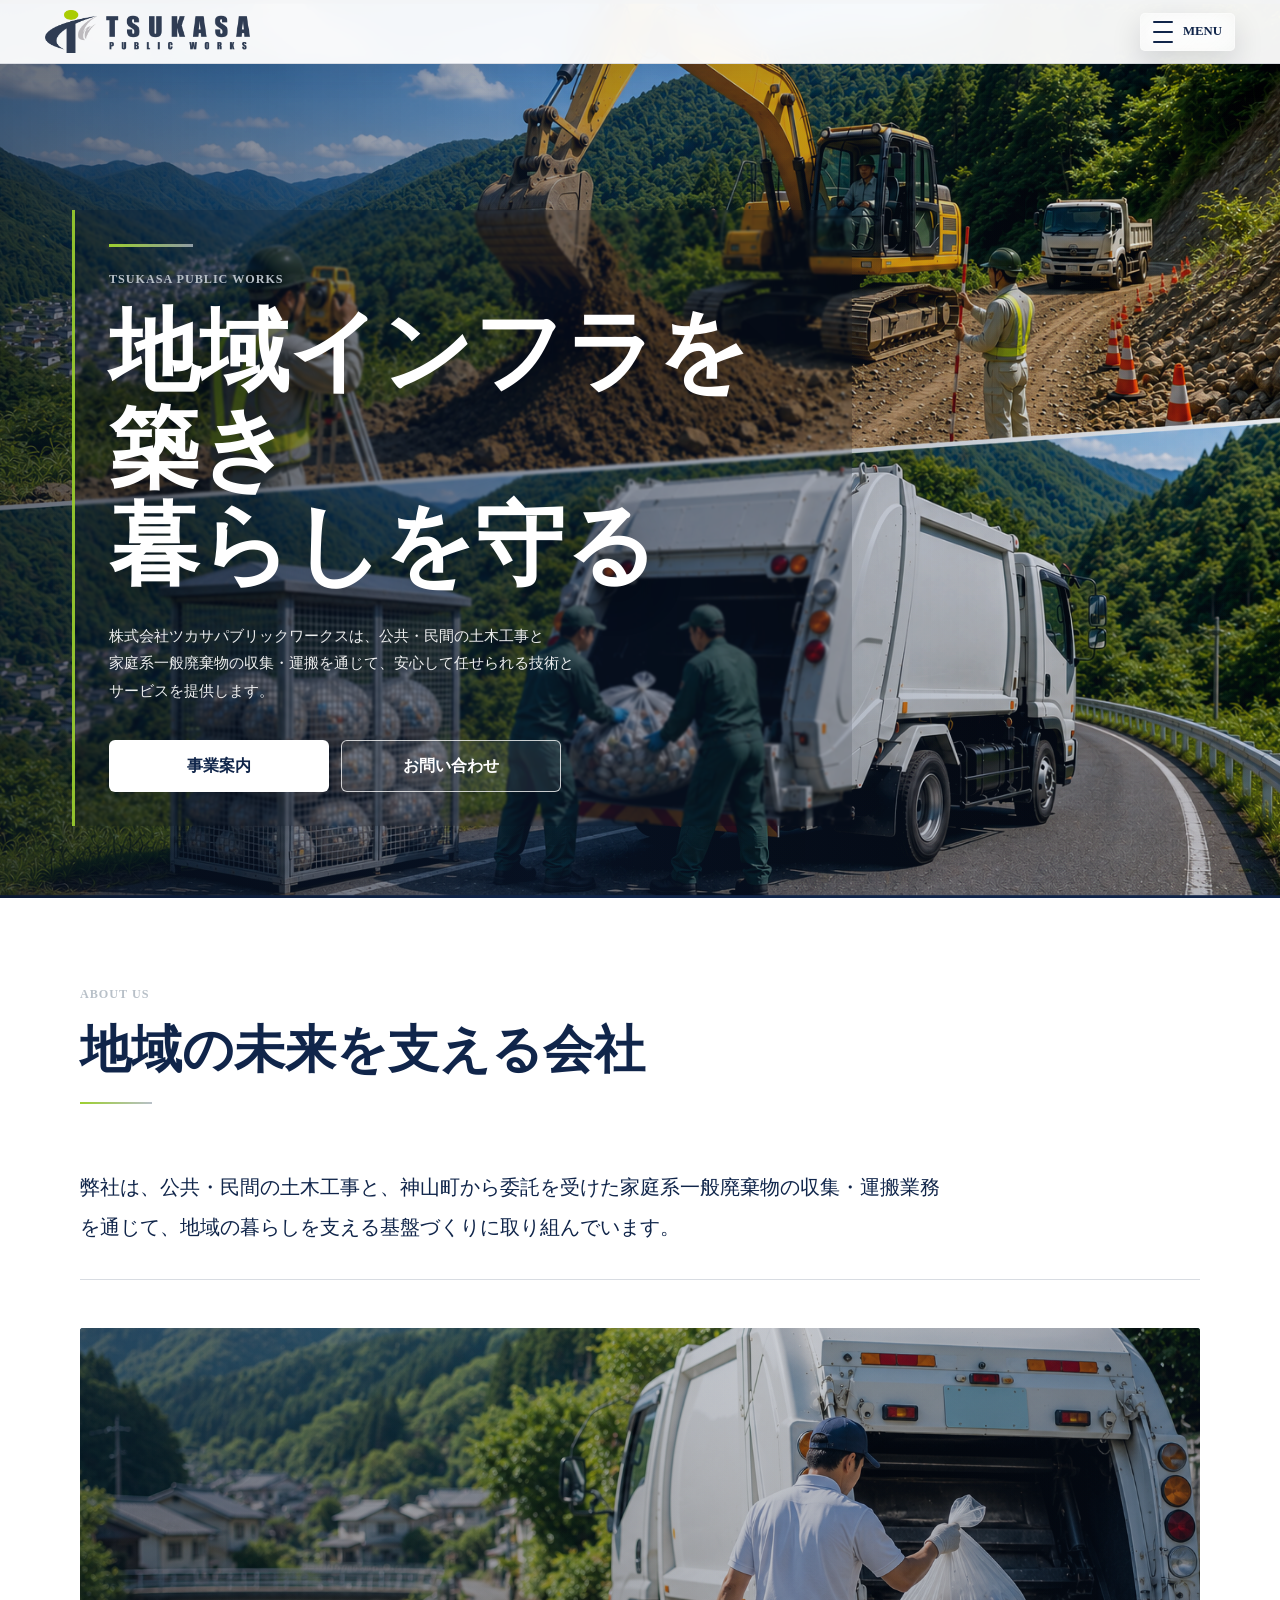
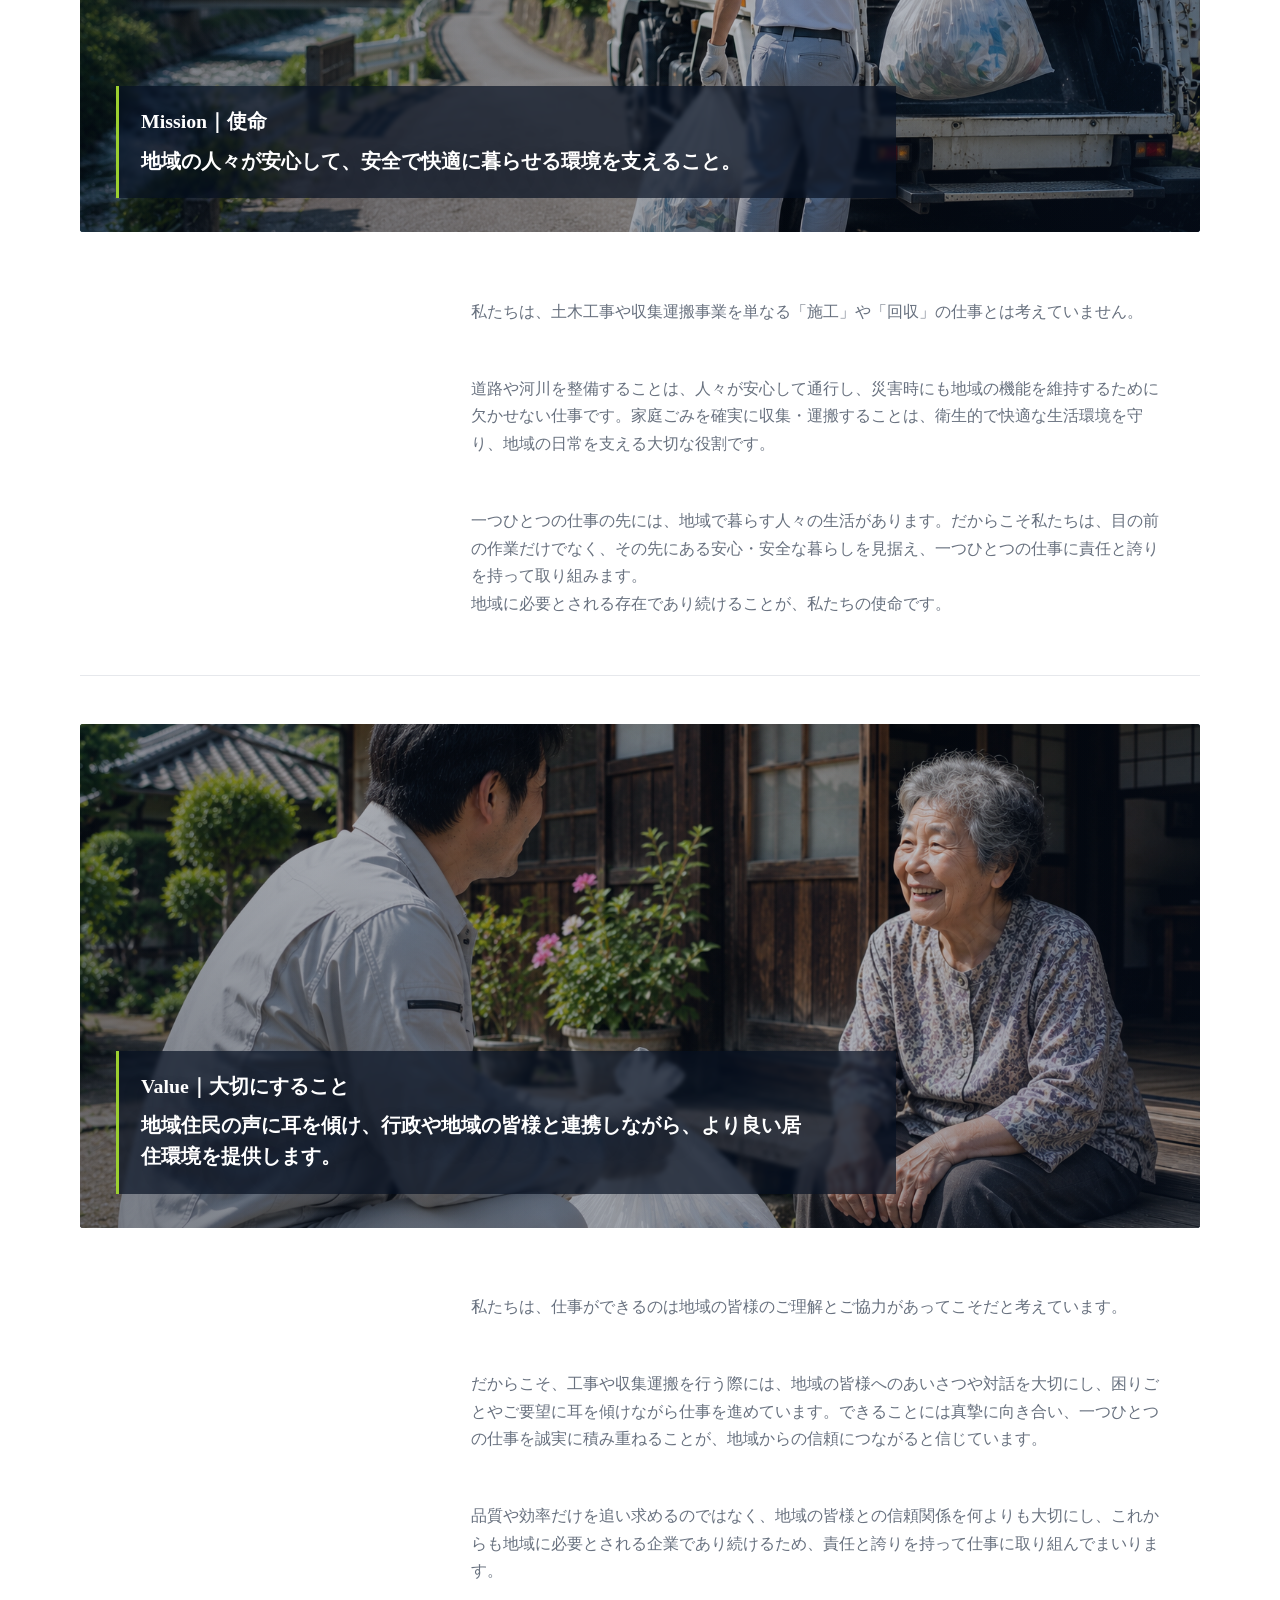
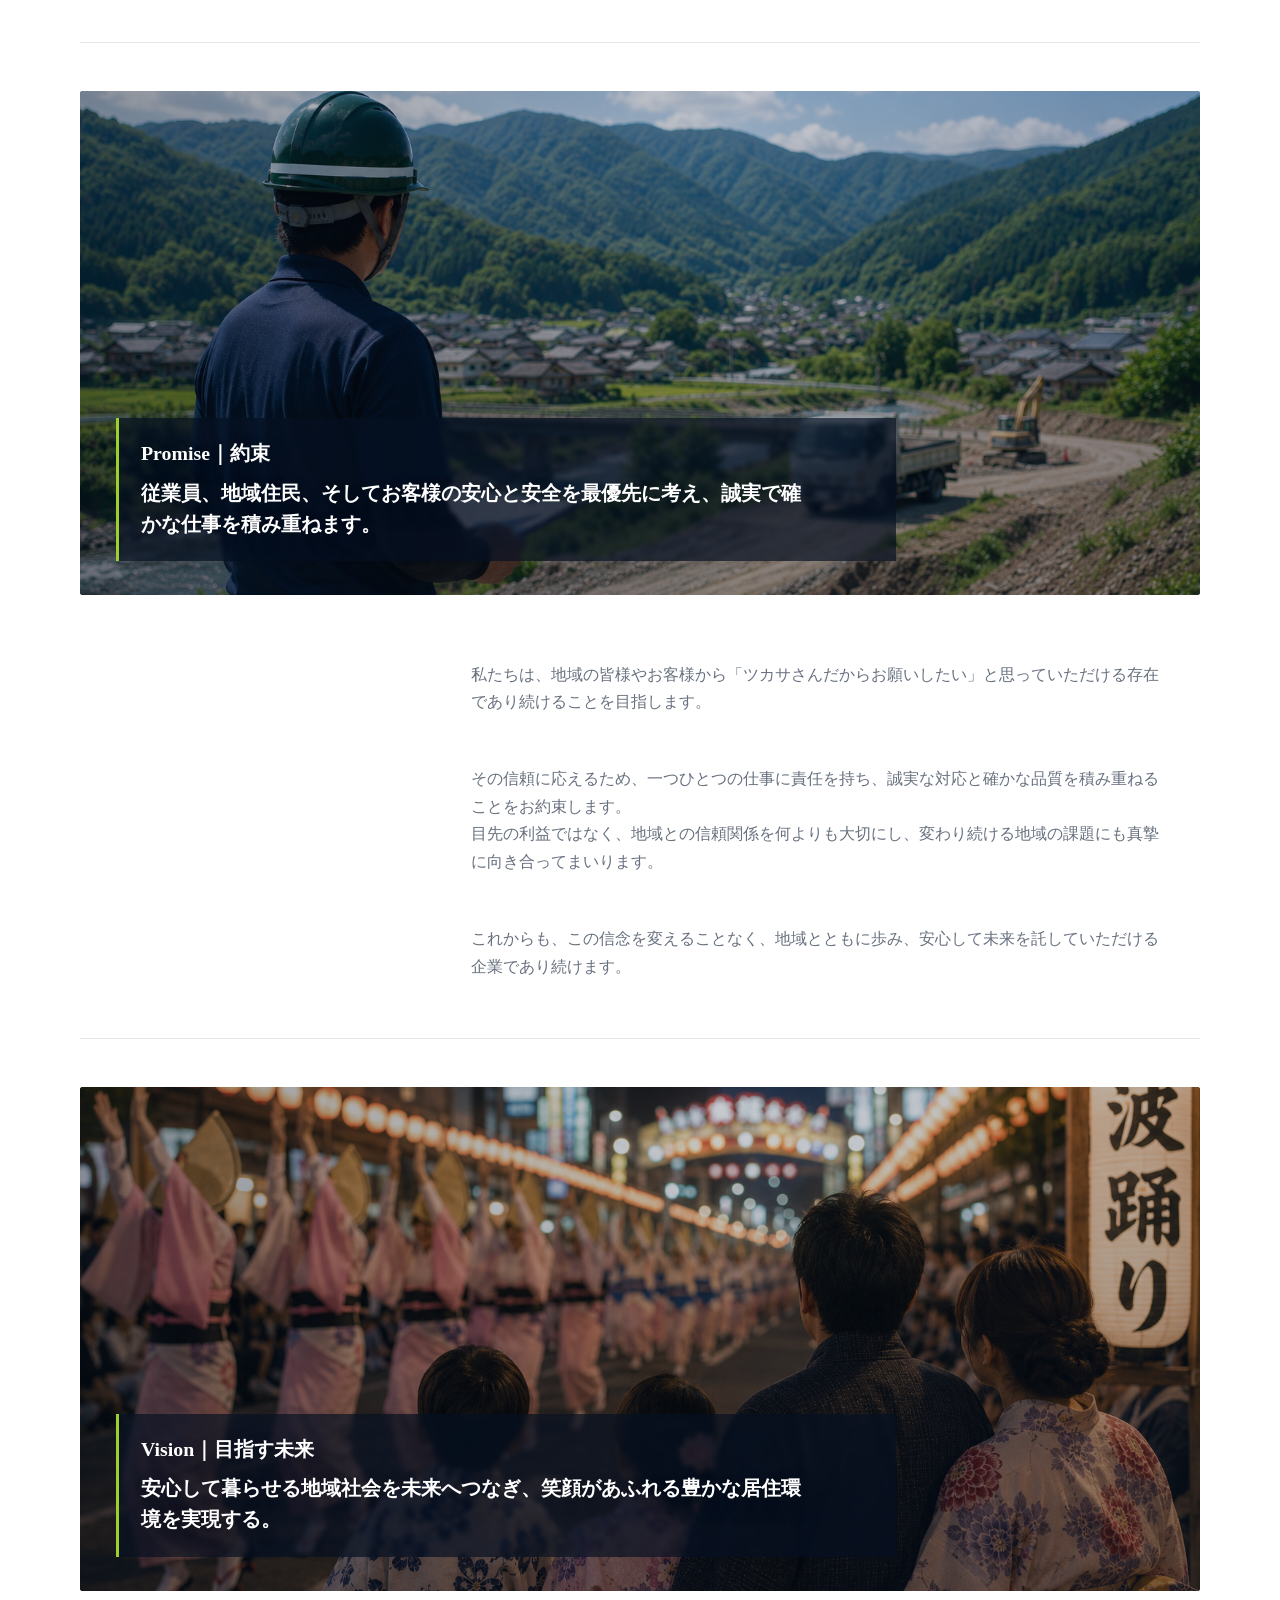
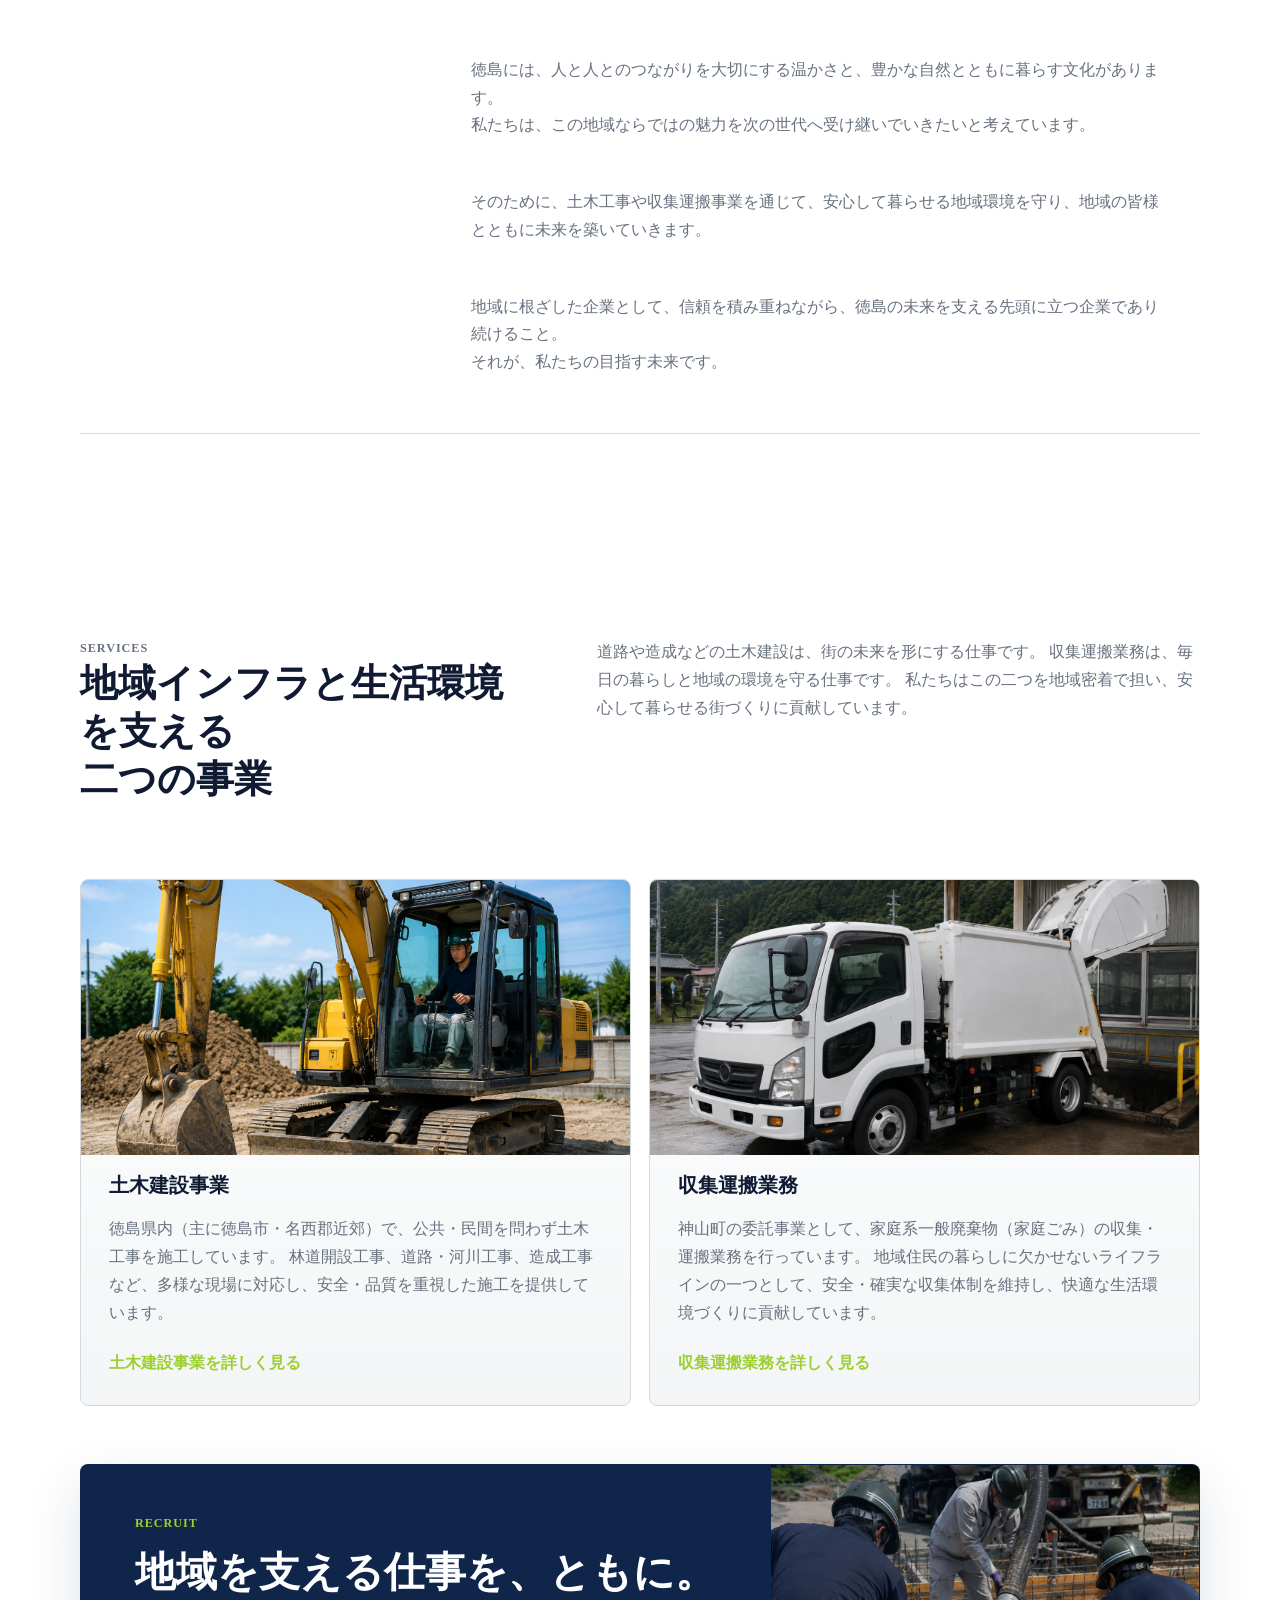
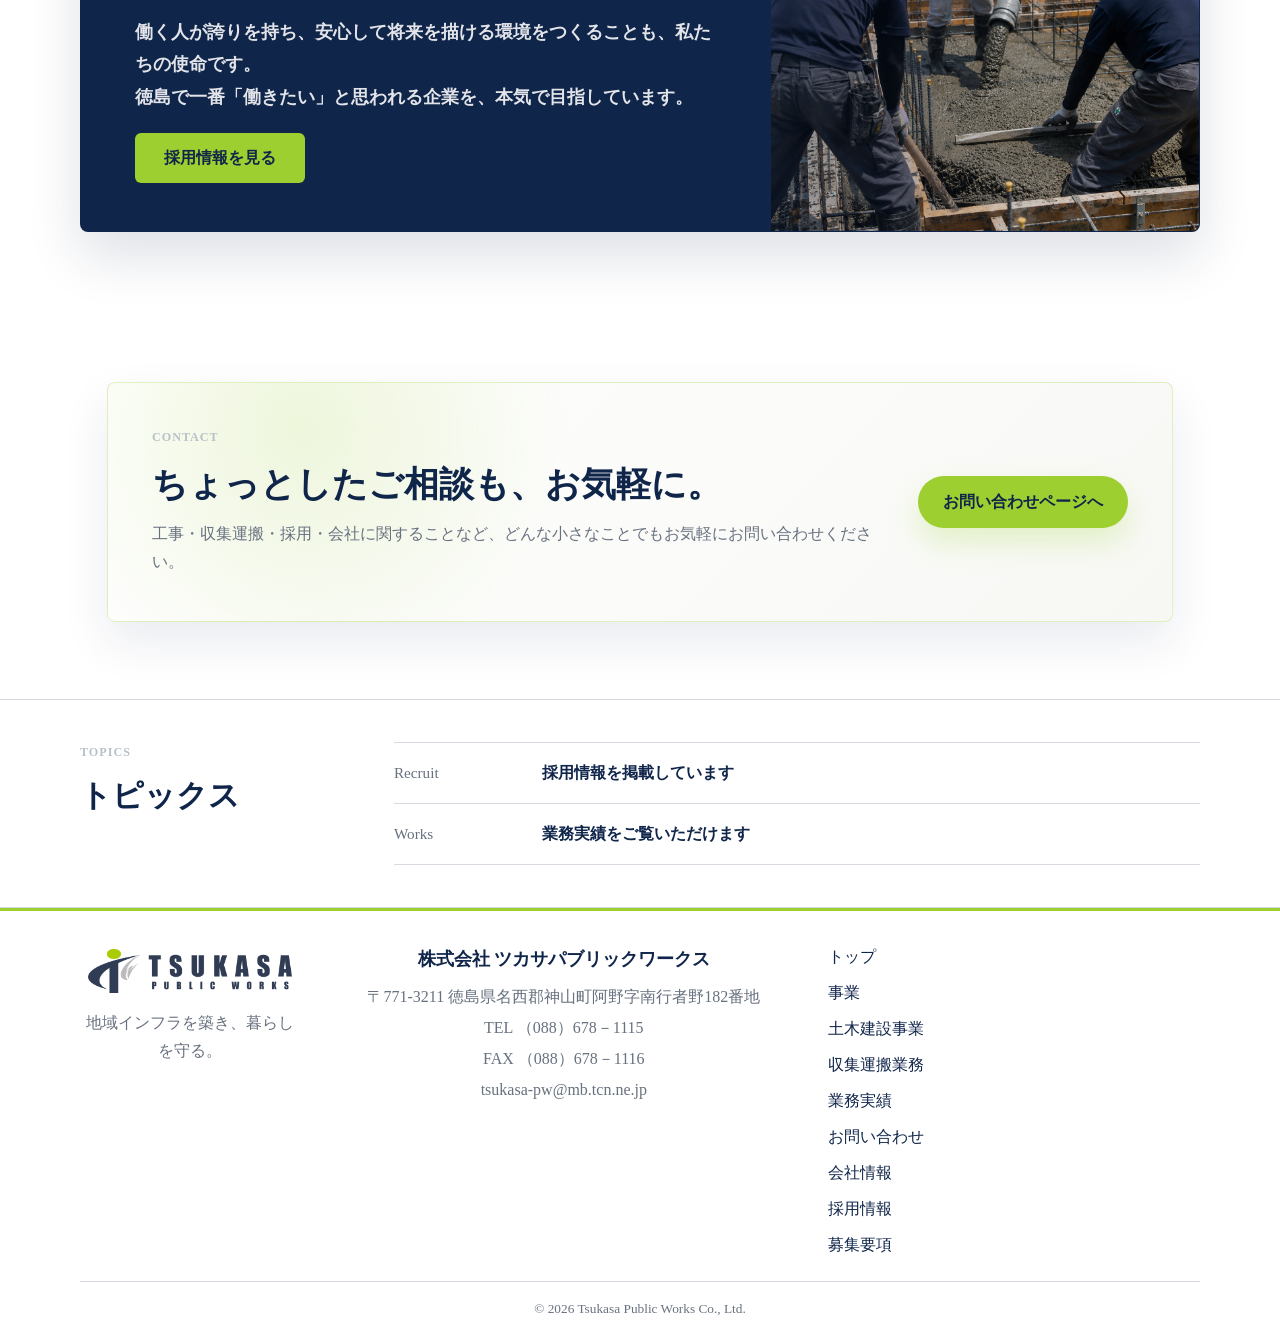
==== commit d7fdb92b: "Add files via upload" ====
--- a/index.html
+++ b/index.html
@@ -31,7 +31,7 @@
           </div>
         </details>
         <a href="./works.html">業務実績</a>
-        <a href="./contact.html">お問い合わせ</a>
+        <a href="./contact.html">お問い合わせ</a>
         <a href="./company.html">会社情報</a>
         <a href="./recruit.html">採用情報</a>
         <a href="./recruit-guideline.html">募集要項</a>
@@ -71,10 +71,6 @@
             <a class="topic-item" href="./works.html">
               <span class="topic-meta">Works</span>
               <span class="topic-title">業務実績をご覧いただけます</span>
-            </a>
-            <a class="topic-item" href="./company.html">
-              <span class="topic-meta">Company</span>
-              <span class="topic-title">会社情報を更新しました</span>
             </a>
           </div>
         </div>
@@ -192,13 +188,6 @@
             <img src="./assets/recruit-cta-work.png" alt="土木工事の現場で作業するスタッフ" />
           </figure>
         </a>
-        <a class="company-route" href="./company.html" aria-label="会社情報ページを見る">
-          <div class="company-route-body">
-            <span class="company-route-label">Company</span>
-            <h3>会社の歩みと基本情報</h3>
-          </div>
-          <span class="company-route-link">会社情報を見る</span>
-        </a>
       </section>
 
       <section class="friendly-contact" aria-label="お問い合わせへの導線">
@@ -219,7 +208,7 @@
         </div>
         <div class="footer-info">
           <h2>株式会社 ツカサパブリックワークス</h2>
-          <p>〒771-3211 徳島県名西郡神山町阿野字南行者野182番地</p>
+          <p><a href="https://www.google.com/maps/search/?api=1&query=%E5%BE%B3%E5%B3%B6%E7%9C%8C%E5%90%8D%E8%A5%BF%E9%83%A1%E7%A5%9E%E5%B1%B1%E7%94%BA%E9%98%BF%E9%87%8E%E5%AD%97%E5%8D%97%E8%A1%8C%E8%80%85%E9%87%8E182%E7%95%AA%E5%9C%B0" target="_blank" rel="noopener">〒771-3211 徳島県名西郡神山町阿野字南行者野182番地</a></p>
           <p>TEL <a href="tel:0886781115">（088）678－1115</a></p>
           <p>FAX （088）678－1116</p>
           <p><a href="mailto:tsukasa-pw@mb.tcn.ne.jp">tsukasa-pw@mb.tcn.ne.jp</a></p>
@@ -230,9 +219,9 @@
           <a href="./construction.html">土木建設事業</a>
           <a href="./collection.html">収集運搬業務</a>
           <a href="./works.html">業務実績</a>
-          <a href="./contact.html">お問い合わせ</a>
-          <a href="./company.html">会社情報</a>
-          <a href="./recruit.html">採用情報</a>
+          <a href="./contact.html">お問い合わせ</a>
+        <a href="./company.html">会社情報</a>
+            <a href="./recruit.html">採用情報</a>
         <a href="./recruit-guideline.html">募集要項</a>
         </nav>
       </div>
@@ -243,3 +232,5 @@
     <script src="./menu.js"></script>
   </body>
 </html>
+
+
--- a/styles.css
+++ b/styles.css
@@ -1539,6 +1539,42 @@
   line-height: 1.9;
 }
 
+.floating-entry-button {
+  position: fixed;
+  right: clamp(18px, 3vw, 34px);
+  bottom: clamp(18px, 3vw, 34px);
+  z-index: 80;
+  display: inline-flex;
+  align-items: center;
+  justify-content: center;
+  min-width: 142px;
+  min-height: 54px;
+  padding: 15px 24px;
+  color: #ffffff;
+  background: linear-gradient(135deg, var(--brand-dark), var(--brand));
+  border: 1px solid rgba(255, 255, 255, 0.38);
+  box-shadow: 0 20px 48px rgba(7, 17, 34, 0.28);
+  font-weight: 800;
+  letter-spacing: 0.04em;
+  text-decoration: none;
+  transition: transform 0.24s ease, box-shadow 0.24s ease, background-color 0.24s ease;
+}
+
+.floating-entry-button::before {
+  content: "";
+  width: 8px;
+  height: 8px;
+  margin-right: 10px;
+  border-radius: 50%;
+  background: var(--accent);
+  box-shadow: 0 0 0 6px rgba(154, 213, 37, 0.18);
+}
+
+.floating-entry-button:hover {
+  transform: translateY(-4px);
+  box-shadow: 0 26px 64px rgba(7, 17, 34, 0.34);
+}
+
 .guideline-job-grid {
   display: grid;
   grid-template-columns: repeat(3, minmax(0, 1fr));
@@ -1738,6 +1774,132 @@
   transform: scale(1.04);
 }
 
+.benefit-story {
+  padding: clamp(74px, 9vw, 120px) 0;
+  background: #f7faf3;
+}
+
+.benefit-story-intro {
+  max-width: var(--max);
+  margin: 0 auto clamp(38px, 6vw, 72px);
+  padding: 0 24px;
+}
+
+.benefit-story-intro h2 {
+  margin: 0;
+  color: var(--brand-dark);
+  font-size: clamp(2.05rem, 4vw, 4.1rem);
+  line-height: 1.28;
+  letter-spacing: 0;
+}
+
+.benefit-story-intro div {
+  display: grid;
+  gap: 0.45em;
+  max-width: 760px;
+  margin-top: 24px;
+}
+
+.benefit-story-intro div p {
+  margin: 0;
+  color: var(--muted);
+  font-size: clamp(1rem, 1.35vw, 1.12rem);
+  line-height: 1.9;
+}
+
+.benefit-story-panel {
+  display: grid;
+  grid-template-columns: minmax(260px, 0.42fr) 1fr;
+  gap: clamp(28px, 4.5vw, 56px);
+  align-items: stretch;
+  max-width: var(--max);
+  margin: 0 auto 24px;
+  padding: clamp(24px, 3vw, 34px);
+  background: rgba(255, 255, 255, 0.96);
+  border: 1px solid rgba(16, 37, 74, 0.1);
+}
+
+.benefit-story-panel figure {
+  margin: 0;
+}
+
+.benefit-story-panel img {
+  width: 100%;
+  height: 100%;
+  min-height: 280px;
+  object-fit: cover;
+}
+
+.benefit-story-copy {
+  display: grid;
+  align-content: start;
+  padding: clamp(4px, 1.5vw, 16px) 0;
+}
+
+.benefit-story-number {
+  margin: 0 0 10px;
+  color: var(--accent);
+  font-family: var(--serif);
+  font-size: clamp(1.7rem, 3vw, 3.2rem);
+  font-weight: 700;
+  line-height: 1;
+}
+
+.benefit-story-copy h3 {
+  margin: 0;
+  color: var(--brand-dark);
+  font-size: clamp(1.65rem, 3vw, 2.65rem);
+  line-height: 1.35;
+}
+
+.benefit-story-copy ul {
+  display: flex;
+  flex-wrap: wrap;
+  gap: 10px;
+  margin: clamp(20px, 2.8vw, 28px) 0;
+  padding: 0;
+  list-style: none;
+}
+
+.benefit-story-copy li {
+  padding: 9px 13px;
+  color: var(--brand-dark);
+  background: rgba(244, 248, 239, 0.95);
+  border: 1px solid rgba(16, 37, 74, 0.1);
+  font-size: 0.95rem;
+  font-weight: 700;
+  line-height: 1.5;
+}
+
+.benefit-story-copy li::before {
+  content: "";
+  display: inline-block;
+  width: 6px;
+  height: 6px;
+  margin-right: 8px;
+  border-radius: 50%;
+  background: var(--accent);
+  vertical-align: 0.12em;
+}
+
+.benefit-story-copy p:not(.benefit-story-number) {
+  margin: 0 0 0.7em;
+  color: var(--muted);
+  font-size: clamp(0.98rem, 1.2vw, 1.08rem);
+  line-height: 1.9;
+}
+
+.benefit-story-copy strong {
+  display: block;
+  margin-top: clamp(16px, 2.4vw, 28px);
+  padding-top: clamp(18px, 2.2vw, 26px);
+  color: var(--brand-dark);
+  border-top: 1px solid rgba(16, 37, 74, 0.14);
+  font-size: clamp(1.2rem, 1.8vw, 1.7rem);
+  font-weight: 700;
+  line-height: 1.65;
+}
+
 .guideline-support-panel {
   display: grid;
   grid-template-columns: minmax(0, 0.9fr) minmax(0, 1fr);
@@ -1801,83 +1963,161 @@
 .guideline-faq-list {
   max-width: var(--max);
   margin: 0 auto;
-  border-top: 1px solid rgba(16, 37, 74, 0.12);
-}
-
-.guideline-faq-list details {
-  border-bottom: 1px solid rgba(16, 37, 74, 0.12);
-}
-
-.guideline-faq-list summary {
+  display: grid;
+  gap: 14px;
+}
+
+.faq-item {
+  background: #ffffff;
+  border: 1px solid rgba(16, 37, 74, 0.1);
+  box-shadow: 0 16px 40px rgba(16, 37, 74, 0.06);
+}
+
+.faq-question {
+  width: 100%;
+  display: flex;
+  align-items: center;
+  justify-content: space-between;
+  gap: 20px;
+  padding: clamp(20px, 2.6vw, 28px);
+  color: var(--brand-dark);
+  background: transparent;
+  border: 0;
+  font: inherit;
+  font-size: clamp(1.02rem, 1.4vw, 1.18rem);
   cursor: pointer;
-  padding: 24px 0;
-  color: var(--brand-dark);
   font-weight: 700;
-  list-style: none;
-}
-
-.guideline-faq-list summary::-webkit-details-marker {
-  display: none;
-}
-
-.guideline-faq-list p {
-  margin: 0;
-  padding: 0 0 24px;
+  text-align: left;
+}
+
+.faq-question:hover {
+  background: rgba(247, 250, 243, 0.8);
+}
+
+.faq-icon {
+  position: relative;
+  flex: 0 0 auto;
+  width: 30px;
+  height: 30px;
+  border-radius: 50%;
+  background: var(--brand-dark);
+}
+
+.faq-icon::before,
+.faq-icon::after {
+  content: "";
+  position: absolute;
+  left: 50%;
+  top: 50%;
+  width: 14px;
+  height: 2px;
+  background: #ffffff;
+  transform: translate(-50%, -50%);
+  transition: transform 0.24s ease;
+}
+
+.faq-icon::after {
+  transform: translate(-50%, -50%) rotate(90deg);
+}
+
+.faq-question[aria-expanded="true"] .faq-icon {
+  background: var(--brand);
+}
+
+.faq-question[aria-expanded="true"] .faq-icon::after {
+  transform: translate(-50%, -50%) rotate(0deg);
+}
+
+.faq-answer {
+  max-height: 0;
+  padding: 0 clamp(20px, 2.6vw, 28px);
+  overflow: hidden;
+  transition: max-height 0.34s ease, padding 0.34s ease;
+}
+
+.faq-item.is-open .faq-answer {
+  padding-bottom: clamp(22px, 2.8vw, 34px);
+}
+
+.faq-answer p {
+  margin: 0;
   color: var(--muted);
-  line-height: 1.8;
+  line-height: 1.95;
+}
+
+.faq-answer p + p {
+  margin-top: 0.72em;
 }
 
 .guideline-simple-flow {
   display: grid;
-  grid-template-columns: repeat(4, minmax(0, 1fr));
-  gap: clamp(16px, 2vw, 24px);
+  grid-template-columns: repeat(3, minmax(0, 1fr));
+  gap: clamp(20px, 3vw, 36px);
   max-width: var(--max);
   margin: 0 auto;
   padding: 0;
   list-style: none;
-  counter-reset: flow;
 }
 
 .guideline-simple-flow li {
   position: relative;
-  min-height: 140px;
-  display: grid;
-  place-items: center;
-  padding: 24px;
+  min-height: 300px;
+  display: grid;
+  align-content: start;
+  gap: 12px;
+  padding: clamp(28px, 3vw, 38px);
   color: var(--brand-dark);
   background: #ffffff;
   border: 1px solid rgba(16, 37, 74, 0.1);
-  font-size: clamp(1.2rem, 2vw, 1.65rem);
+  box-shadow: 0 18px 42px rgba(16, 37, 74, 0.07);
+}
+
+.guideline-simple-flow span {
+  display: grid;
+  place-items: center;
+  width: 72px;
+  height: 72px;
+  margin-bottom: 12px;
+  color: var(--brand-dark);
+  background: var(--accent);
+  border-radius: 50%;
+  font-family: Georgia, serif;
+  font-size: 1.35rem;
   font-weight: 700;
-  box-shadow: 0 18px 42px rgba(16, 37, 74, 0.07);
-  counter-increment: flow;
-}
-
-.guideline-simple-flow li::before {
-  content: counter(flow, decimal-leading-zero);
-  position: absolute;
-  top: 18px;
-  left: 18px;
-  color: var(--brand);
-  font-family: Georgia, serif;
-  font-size: 0.9rem;
+}
+
+.guideline-simple-flow h3 {
+  margin: 0;
+  color: var(--brand-dark);
+  font-size: clamp(1.55rem, 2.4vw, 2.25rem);
+  line-height: 1.35;
+}
+
+.guideline-simple-flow p {
+  margin: 0;
+  color: var(--muted);
+  line-height: 1.85;
 }
 
 .guideline-simple-flow li + li::after {
   content: "";
   position: absolute;
-  top: 50%;
-  left: -24px;
-  width: 24px;
+  top: 64px;
+  left: calc(-1 * clamp(20px, 3vw, 36px));
+  width: clamp(20px, 3vw, 36px);
   height: 1px;
   background: rgba(16, 37, 74, 0.22);
 }
 
 .guideline-flow-note {
   max-width: var(--max);
-  margin: 24px auto 0;
-  color: var(--muted);
-  line-height: 1.8;
+  margin: clamp(28px, 4vw, 44px) auto 0;
+  padding: clamp(22px, 3vw, 32px);
+  color: var(--brand-dark);
+  background: rgba(247, 250, 243, 0.92);
+  border-left: 4px solid var(--accent);
+  font-weight: 700;
+  line-height: 1.9;
 }
 
 .guideline-entry {
@@ -1915,6 +2155,21 @@
 
 .guideline-entry .recruit-guideline-button {
   margin-top: 36px;
+}
+
+.entry-form-section .contact-form {
+  max-width: 980px;
+}
+
+.form-note {
+  margin: 0;
+  color: var(--muted);
+  line-height: 1.8;
+}
+
+.form-note a {
+  color: var(--brand);
+  font-weight: 700;
 }
 
 .business-overview {
@@ -2617,6 +2872,731 @@
   gap: clamp(24px, 6vw, 70px);
 }
 
+.company-hero .lead {
+  font-size: clamp(1.9rem, 4.8vw, 4.8rem);
+  line-height: 1.25;
+}
+
+.company-hero-text {
+  max-width: 680px;
+  margin-top: 24px;
+  color: rgba(255, 255, 255, 0.88);
+  font-size: clamp(1rem, 1.35vw, 1.18rem);
+  line-height: 1.9;
+}
+
+.company-message {
+  display: grid;
+  gap: clamp(30px, 5vw, 70px);
+  padding: clamp(64px, 8vw, 112px) clamp(24px, 7vw, 100px) clamp(86px, 10vw, 140px);
+  background: #f7faf3;
+}
+
+.company-message-visual {
+  position: relative;
+  min-height: min(78vh, 760px);
+  display: grid;
+  align-items: end;
+  overflow: hidden;
+  background: var(--brand-dark);
+}
+
+.company-message-visual img {
+  position: absolute;
+  inset: 0;
+  width: 100%;
+  height: 100%;
+  object-fit: cover;
+}
+
+.company-message-visual::after {
+  content: "";
+  position: absolute;
+  inset: 0;
+  background: linear-gradient(90deg, rgba(7, 17, 34, 0.84), rgba(7, 17, 34, 0.28));
+}
+
+.company-message-visual-copy {
+  position: relative;
+  z-index: 1;
+  max-width: 760px;
+  padding: clamp(34px, 6vw, 82px);
+}
+
+.company-message-visual h2 {
+  margin: 0 0 28px;
+  color: #ffffff;
+  font-size: clamp(2.2rem, 5.4vw, 5.8rem);
+  line-height: 1.22;
+  letter-spacing: 0;
+}
+
+.company-message-body {
+  display: grid;
+  grid-template-columns: minmax(0, 1fr) minmax(320px, 0.86fr);
+  gap: clamp(34px, 6vw, 84px);
+  align-items: center;
+  max-width: var(--max);
+  margin: 0 auto;
+}
+
+.company-message-copy {
+  max-width: 700px;
+}
+
+.company-message p:not(.section-kicker) {
+  margin: 0;
+  color: var(--muted);
+  font-size: clamp(1rem, 1.35vw, 1.16rem);
+  line-height: 2;
+}
+
+.company-message p + p {
+  margin-top: 1em;
+}
+
+.company-president-photo {
+  margin: 0;
+}
+
+.company-president-photo img {
+  width: 100%;
+  aspect-ratio: 4 / 4.8;
+  object-fit: cover;
+  box-shadow: 0 24px 64px rgba(16, 37, 74, 0.12);
+}
+
+.company-history {
+  background: #ffffff;
+}
+
+.history-timeline {
+  position: relative;
+  max-width: 920px;
+  margin: 0 auto;
+  padding: 20px 0;
+  list-style: none;
+}
+
+.history-timeline::before {
+  content: "";
+  position: absolute;
+  top: 0;
+  bottom: 0;
+  left: 148px;
+  width: 2px;
+  background: linear-gradient(var(--accent), rgba(16, 37, 74, 0.16));
+}
+
+.history-timeline li {
+  position: relative;
+  display: grid;
+  grid-template-columns: 120px 1fr;
+  gap: 56px;
+  padding: clamp(26px, 4vw, 48px) 0;
+  border-bottom: 1px solid rgba(16, 37, 74, 0.1);
+}
+
+.history-timeline li::before {
+  content: "";
+  position: absolute;
+  left: 141px;
+  top: 50%;
+  width: 16px;
+  height: 16px;
+  border-radius: 50%;
+  background: var(--accent);
+  transform: translateY(-50%);
+}
+
+.history-timeline span {
+  color: var(--brand);
+  font-family: var(--serif);
+  font-size: clamp(2rem, 5vw, 4.6rem);
+  font-weight: 700;
+  line-height: 1;
+}
+
+.history-timeline h3 {
+  align-self: center;
+  margin: 0;
+  color: var(--brand-dark);
+  font-size: clamp(1.5rem, 3vw, 2.8rem);
+}
+
+.number-grid,
+.license-grid {
+  display: grid;
+  grid-template-columns: repeat(4, minmax(0, 1fr));
+  gap: clamp(16px, 2.2vw, 28px);
+  max-width: var(--max);
+  margin: 0 auto;
+}
+
+.license-grid {
+  grid-template-columns: repeat(3, minmax(0, 1fr));
+}
+
+.number-grid article,
+.license-grid article {
+  min-height: 190px;
+  display: grid;
+  align-content: space-between;
+  padding: clamp(24px, 3vw, 36px);
+  background: #ffffff;
+  border: 1px solid rgba(16, 37, 74, 0.1);
+  box-shadow: 0 18px 42px rgba(16, 37, 74, 0.06);
+}
+
+.number-grid span,
+.license-grid h3 {
+  margin: 0;
+  color: var(--muted);
+  font-weight: 700;
+  line-height: 1.6;
+}
+
+.number-grid strong,
+.license-grid strong {
+  color: var(--brand-dark);
+  font-size: clamp(1.8rem, 4vw, 3.5rem);
+  line-height: 1.15;
+}
+
+.company-equipment {
+  background: #f7faf3;
+}
+
+.equipment-scroll {
+  display: grid;
+  grid-auto-flow: column;
+  grid-auto-columns: minmax(320px, 520px);
+  gap: 24px;
+  max-width: calc(100vw - 48px);
+  margin: 0 auto;
+  overflow-x: auto;
+  padding-bottom: 12px;
+  scroll-snap-type: x mandatory;
+}
+
+.equipment-scroll article {
+  scroll-snap-align: start;
+  background: #ffffff;
+  border: 1px solid rgba(16, 37, 74, 0.1);
+}
+
+.equipment-scroll img {
+  width: 100%;
+  aspect-ratio: 16 / 10;
+  object-fit: cover;
+}
+
+.equipment-scroll h3,
+.equipment-scroll p {
+  margin-left: 24px;
+  margin-right: 24px;
+}
+
+.equipment-scroll h3 {
+  margin-top: 22px;
+  margin-bottom: 8px;
+  color: var(--brand-dark);
+  font-size: 1.5rem;
+}
+
+.equipment-scroll p {
+  margin-top: 0;
+  margin-bottom: 24px;
+  color: var(--muted);
+  line-height: 1.7;
+}
+
+.company-safety {
+  position: relative;
+  min-height: 86vh;
+  display: grid;
+  align-items: end;
+  padding: clamp(80px, 10vw, 130px) clamp(24px, 7vw, 100px);
+  color: #ffffff;
+  overflow: hidden;
+}
+
+.company-safety img {
+  position: absolute;
+  inset: 0;
+  width: 100%;
+  height: 100%;
+  object-fit: cover;
+}
+
+.company-safety::after {
+  content: "";
+  position: absolute;
+  inset: 0;
+  background: linear-gradient(90deg, rgba(7, 17, 34, 0.82), rgba(7, 17, 34, 0.26));
+}
+
+.company-safety > div {
+  position: relative;
+  z-index: 1;
+  max-width: 840px;
+}
+
+.company-safety h2 {
+  margin: 0 0 30px;
+  color: #ffffff;
+  font-size: clamp(2.4rem, 6vw, 6rem);
+  line-height: 1.18;
+}
+
+.company-safety ul,
+.community-grid {
+  display: flex;
+  flex-wrap: wrap;
+  gap: 12px;
+  margin: 0;
+  padding: 0;
+  list-style: none;
+}
+
+.company-safety li {
+  padding: 12px 16px;
+  background: rgba(255, 255, 255, 0.14);
+  border: 1px solid rgba(255, 255, 255, 0.28);
+  font-weight: 700;
+}
+
+.community-grid {
+  display: grid;
+  grid-template-columns: repeat(5, minmax(0, 1fr));
+  max-width: var(--max);
+  margin: 0 auto;
+}
+
+.community-grid article {
+  position: relative;
+  min-height: 260px;
+  display: grid;
+  align-items: end;
+  overflow: hidden;
+  padding: 18px;
+  background: var(--brand-dark);
+}
+
+.community-grid img {
+  position: absolute;
+  inset: 0;
+  width: 100%;
+  height: 100%;
+  object-fit: cover;
+  opacity: 0.75;
+}
+
+.community-grid h3 {
+  position: relative;
+  z-index: 1;
+  margin: 0;
+  color: #ffffff;
+  font-size: 1.1rem;
+}
+
+.access-layout {
+  display: grid;
+  grid-template-columns: minmax(0, 0.78fr) minmax(360px, 1fr);
+  gap: clamp(24px, 4vw, 52px);
+  max-width: var(--max);
+  margin: 0 auto;
+}
+
+.access-layout img,
+.access-layout iframe {
+  width: 100%;
+  min-height: 420px;
+  object-fit: cover;
+  border: 0;
+}
+
+.access-layout p {
+  margin: 14px 0 0;
+  color: var(--muted);
+  line-height: 1.7;
+}
+
+.company-final-cta {
+  display: grid;
+  grid-template-columns: repeat(2, minmax(0, 1fr));
+  gap: 1px;
+  background: rgba(16, 37, 74, 0.18);
+}
+
+.company-final-cta a {
+  min-height: 280px;
+  display: grid;
+  align-content: center;
+  padding: clamp(34px, 6vw, 72px);
+  color: #ffffff;
+  background: var(--brand-dark);
+  text-decoration: none;
+  transition: background-color 0.24s ease;
+}
+
+.company-final-cta a:hover {
+  background: var(--brand);
+}
+
+.company-final-cta span {
+  color: rgba(255, 255, 255, 0.72);
+  font-size: 1rem;
+}
+
+.company-final-cta strong {
+  margin-top: 12px;
+  font-size: clamp(1.8rem, 4vw, 3.8rem);
+  line-height: 1.2;
+}
+
+.company-trust {
+  background: #0b1220;
+}
+
+.company-trust img {
+  display: block;
+}
+
+.company-trust-hero {
+  position: relative;
+  min-height: 100vh;
+  display: grid;
+  align-items: end;
+  padding: clamp(90px, 12vw, 160px) clamp(24px, 7vw, 108px);
+  color: #ffffff;
+  overflow: hidden;
+  background: #000000;
+}
+
+.company-trust-hero > img {
+  position: absolute;
+  inset: 0;
+  width: 100%;
+  height: 100%;
+  object-fit: cover;
+  opacity: 0;
+  animation: trustHeroImage 1.6s ease 0.35s forwards, trustHeroZoom 14s ease-out 0.35s forwards;
+}
+
+.company-trust-hero::after {
+  content: "";
+  position: absolute;
+  inset: 0;
+  background: linear-gradient(90deg, rgba(0, 0, 0, 0.78), rgba(0, 0, 0, 0.26));
+}
+
+.company-trust-hero-copy {
+  position: relative;
+  z-index: 1;
+  max-width: 980px;
+}
+
+.company-trust-hero-copy p:first-child {
+  margin: 0 0 20px;
+  color: var(--accent);
+  font-weight: 700;
+  letter-spacing: 0.12em;
+  text-transform: uppercase;
+}
+
+.company-trust-hero h1 {
+  margin: 0;
+  color: #ffffff;
+  font-size: clamp(2.8rem, 8vw, 8.5rem);
+  line-height: 1.12;
+  letter-spacing: 0;
+}
+
+.company-trust-hero-copy div {
+  display: grid;
+  gap: 0.38em;
+  margin-top: clamp(30px, 5vw, 58px);
+}
+
+.company-trust-hero-copy div p {
+  margin: 0;
+  color: rgba(255, 255, 255, 0.88);
+  font-size: clamp(1rem, 1.6vw, 1.32rem);
+  line-height: 1.9;
+}
+
+@keyframes trustHeroImage {
+  to {
+    opacity: 1;
+  }
+}
+
+@keyframes trustHeroZoom {
+  from {
+    transform: scale(1);
+  }
+  to {
+    transform: scale(1.055);
+  }
+}
+
+.company-trust [data-reveal] {
+  opacity: 0;
+  transform: translateY(26px);
+  transition: opacity 800ms ease, transform 800ms ease;
+}
+
+.company-trust [data-reveal].is-visible {
+  opacity: 1;
+  transform: translateY(0);
+}
+
+.company-trust-message {
+  display: grid;
+  gap: clamp(42px, 8vw, 110px);
+  padding: clamp(88px, 12vw, 160px) clamp(24px, 7vw, 108px);
+  color: var(--brand-dark);
+  background: #f7f7f3;
+}
+
+.company-trust-message figure {
+  max-width: 1280px;
+  margin: 0 auto;
+  overflow: hidden;
+}
+
+.company-trust-message figure img {
+  width: 100%;
+  height: min(78vh, 820px);
+  object-fit: cover;
+  transform: scale(1.02);
+}
+
+.company-trust-message-copy {
+  max-width: 860px;
+  margin: 0 auto;
+}
+
+.company-trust-message h2,
+.company-section-heading h2 {
+  margin: 0;
+  color: var(--brand-dark);
+  font-size: clamp(2.2rem, 5.4vw, 5.8rem);
+  line-height: 1.2;
+  letter-spacing: 0;
+}
+
+.company-trust-message .message-body {
+  display: grid;
+  gap: 1.05em;
+  margin-top: clamp(34px, 5vw, 58px);
+}
+
+.company-trust-message .message-body p {
+  margin: 0;
+  color: var(--muted);
+  font-size: clamp(1rem, 1.28vw, 1.12rem);
+  line-height: 2.05;
+}
+
+.company-promise,
+.company-flow {
+  padding: clamp(88px, 12vw, 160px) clamp(24px, 7vw, 108px);
+  background: #ffffff;
+}
+
+.company-section-heading {
+  max-width: var(--max);
+  margin: 0 auto clamp(48px, 8vw, 92px);
+}
+
+.company-section-heading.dark h2 {
+  color: #ffffff;
+}
+
+.company-promise article {
+  display: grid;
+  grid-template-columns: minmax(0, 0.92fr) minmax(360px, 0.82fr);
+  gap: clamp(34px, 6vw, 82px);
+  align-items: center;
+  max-width: var(--max);
+  min-height: 78vh;
+  margin: 0 auto clamp(44px, 7vw, 96px);
+}
+
+.company-promise article:nth-of-type(even) img {
+  order: 2;
+}
+
+.company-promise article img {
+  width: 100%;
+  height: min(68vh, 720px);
+  object-fit: cover;
+}
+
+.company-promise article span,
+.company-flow article span,
+.company-reason article span {
+  display: inline-block;
+  margin-bottom: 16px;
+  color: var(--accent);
+  font-family: var(--serif);
+  font-size: clamp(1.5rem, 3vw, 3rem);
+  font-weight: 700;
+}
+
+.company-promise article h3,
+.company-flow article h3,
+.company-reason article h3 {
+  margin: 0 0 24px;
+  color: var(--brand-dark);
+  font-size: clamp(2rem, 4.4vw, 5rem);
+  line-height: 1.2;
+}
+
+.company-promise article p {
+  margin: 0;
+  color: var(--muted);
+  font-size: clamp(1rem, 1.35vw, 1.16rem);
+  line-height: 2;
+}
+
+.company-promise article p + p {
+  margin-top: 0.8em;
+}
+
+.company-flow {
+  padding: 0;
+  background: #060b14;
+}
+
+.company-story-intro {
+  display: grid;
+  align-content: center;
+  min-height: 86vh;
+  padding: clamp(88px, 12vw, 160px) clamp(24px, 7vw, 108px);
+  color: var(--brand-dark);
+  background: #f7f7f3;
+}
+
+.company-story-intro.dark {
+  color: #ffffff;
+  background: #060b14;
+}
+
+.company-story-intro h2 {
+  max-width: 980px;
+  margin: 0;
+  color: currentColor;
+  font-size: clamp(2.8rem, 8vw, 8.8rem);
+  line-height: 1.06;
+}
+
+.company-story-intro > p:not(.section-kicker) {
+  max-width: 620px;
+  margin: clamp(26px, 4vw, 44px) 0 0;
+  color: inherit;
+  font-size: clamp(1rem, 1.5vw, 1.22rem);
+  line-height: 2;
+  opacity: 0.72;
+}
+
+.company-flow-steps {
+  display: block;
+}
+
+.company-flow article,
+.company-reason article {
+  position: relative;
+  min-height: 118vh;
+  display: grid;
+  align-items: end;
+  padding: clamp(72px, 10vw, 130px) clamp(24px, 7vw, 108px);
+  color: #ffffff;
+  overflow: hidden;
+  isolation: isolate;
+}
+
+.company-flow article img,
+.company-reason article img {
+  position: absolute;
+  inset: 0;
+  width: 100%;
+  height: 100%;
+  object-fit: cover;
+  transform: scale(1.03);
+  transition: filter 900ms ease, opacity 900ms ease;
+  will-change: transform;
+}
+
+.company-flow article.is-visible img,
+.company-reason article.is-visible img {
+  opacity: 1;
+}
+
+.company-flow article::after,
+.company-reason article::after {
+  content: "";
+  position: absolute;
+  inset: 0;
+  background:
+    linear-gradient(180deg, rgba(7, 17, 34, 0.04) 0%, rgba(7, 17, 34, 0.38) 44%, rgba(7, 17, 34, 0.9) 100%),
+    linear-gradient(90deg, rgba(7, 17, 34, 0.68), rgba(7, 17, 34, 0.1));
+}
+
+.company-flow article > div,
+.company-reason article > div {
+  position: relative;
+  z-index: 1;
+  max-width: 820px;
+  opacity: 0;
+  transform: translateY(42px);
+  will-change: opacity, transform;
+}
+
+.company-flow article h3,
+.company-reason article h3 {
+  color: #ffffff;
+  font-size: clamp(3rem, 8.5vw, 9rem);
+  line-height: 1.02;
+  letter-spacing: 0;
+}
+
+.company-flow article p,
+.company-reason article p {
+  margin: 0;
+  color: rgba(255, 255, 255, 0.86);
+  font-size: clamp(1rem, 1.55vw, 1.32rem);
+  line-height: 1.95;
+  max-width: 620px;
+}
+
+.company-flow article span,
+.company-reason article span {
+  color: rgba(156, 207, 47, 0.95);
+}
+
+.company-reason {
+  padding: 0;
+  background: #060b14;
+}
+
+.company-reason-closing {
+  display: grid;
+  place-items: center;
+  min-height: 84vh;
+  padding: clamp(70px, 10vw, 130px) 24px;
+  text-align: center;
+}
+
+.company-reason-closing p {
+  margin: 0;
+  color: #ffffff;
+  font-size: clamp(2rem, 6vw, 6.5rem);
+  line-height: 1.25;
+}
+
 .requirements {
   display: grid;
   grid-template-columns: minmax(220px, 0.65fr) 1.35fr;
@@ -2688,70 +3668,42 @@
   line-height: 1.75;
 }
 
-.tsukasa-workstyle {
-  background: linear-gradient(180deg, #ffffff, #f7faf3);
-}
-
-.tsukasa-workstyle .section-heading {
-  max-width: var(--max);
-  margin: 0 auto clamp(32px, 5vw, 58px);
-}
-
-.tsukasa-workstyle-grid {
-  display: grid;
-  grid-template-columns: repeat(3, minmax(0, 1fr));
-  gap: clamp(18px, 2.4vw, 30px);
-  max-width: var(--max);
-  margin: 0 auto;
-}
-
-.tsukasa-workstyle-grid article {
-  position: relative;
-  min-height: 300px;
-  padding: clamp(28px, 3.2vw, 40px);
-  background: rgba(255, 255, 255, 0.92);
-  border: 1px solid rgba(16, 37, 74, 0.1);
-  box-shadow: 0 20px 52px rgba(16, 37, 74, 0.08);
-}
-
-.tsukasa-workstyle-grid article::before {
-  content: "";
-  position: absolute;
-  inset: 0 auto 0 0;
-  width: 4px;
-  background: var(--accent);
-}
-
-.tsukasa-workstyle-grid span {
-  display: inline-block;
-  margin-bottom: 18px;
-  color: var(--accent);
-  font-family: var(--serif);
-  font-size: 1.4rem;
-  font-weight: 700;
-}
-
-.tsukasa-workstyle-grid h3 {
+.workstyle-row a {
+  color: var(--brand);
+  text-decoration: underline;
+  text-underline-offset: 0.22em;
+}
+
+.workstyle-map {
+  display: grid;
+  grid-template-columns: minmax(260px, 0.42fr) 1fr;
+  gap: clamp(24px, 4vw, 48px);
+  align-items: stretch;
+  max-width: min(1280px, calc(100vw - 48px));
+  margin: clamp(28px, 4vw, 44px) auto 0;
+  padding: clamp(24px, 3vw, 34px);
+  background: #ffffff;
+  border: 1px solid rgba(16, 37, 74, 0.12);
+  box-shadow: 0 18px 46px rgba(16, 37, 74, 0.07);
+}
+
+.workstyle-map h3 {
+  margin: 0 0 14px;
+  color: var(--brand-dark);
+  font-size: clamp(1.45rem, 2.4vw, 2.2rem);
+  line-height: 1.35;
+}
+
+.workstyle-map p:not(.section-kicker) {
   margin: 0 0 18px;
-  color: var(--brand-dark);
-  font-size: clamp(1.35rem, 2vw, 1.8rem);
-  line-height: 1.45;
-}
-
-.tsukasa-workstyle-grid p {
-  margin: 0;
   color: var(--muted);
-  line-height: 1.9;
-}
-
-.tsukasa-workstyle-grid p + p {
-  margin-top: 12px;
-}
-
-@media (max-width: 1020px) {
-  .tsukasa-workstyle-grid {
-    grid-template-columns: repeat(2, minmax(0, 1fr));
-  }
+  line-height: 1.85;
+}
+
+.workstyle-map iframe {
+  width: 100%;
+  min-height: 320px;
+  border: 0;
 }
 
 .company-table {
@@ -2988,9 +3940,14 @@
 
   .about-points article,
   .representative-message [data-reveal],
-  .recruit-promises [data-reveal] {
+  .recruit-promises [data-reveal],
+  .company-story-scene > div {
     opacity: 1;
     transform: none;
+  }
+
+  .company-story-scene img {
+    transform: none !important;
   }
 }
 
@@ -3281,6 +4238,149 @@
     top: auto;
   }
 
+  .company-message {
+    padding: 58px 20px 76px;
+  }
+
+  .company-message-visual {
+    min-height: 62vh;
+  }
+
+  .company-message-visual::after {
+    background: linear-gradient(180deg, rgba(7, 17, 34, 0.72), rgba(7, 17, 34, 0.88));
+  }
+
+  .company-message-visual-copy {
+    padding: 30px 22px;
+  }
+
+  .company-message-body {
+    grid-template-columns: 1fr;
+  }
+
+  .company-trust-hero {
+    min-height: 92svh;
+    padding: 112px 22px 58px;
+  }
+
+  .company-trust-hero::after {
+    background:
+      linear-gradient(180deg, rgba(0, 0, 0, 0.18), rgba(0, 0, 0, 0.84)),
+      linear-gradient(90deg, rgba(0, 0, 0, 0.48), rgba(0, 0, 0, 0.1));
+  }
+
+  .company-trust-hero h1 {
+    font-size: clamp(2.45rem, 12vw, 4.2rem);
+  }
+
+  .company-trust-message {
+    padding: 72px 22px;
+  }
+
+  .company-trust-message figure img {
+    height: auto;
+    aspect-ratio: 4 / 3.2;
+  }
+
+  .company-trust-message h2,
+  .company-section-heading h2 {
+    font-size: clamp(2rem, 10vw, 3.6rem);
+  }
+
+  .company-promise {
+    padding: 72px 22px;
+  }
+
+  .company-flow {
+    padding: 0;
+  }
+
+  .company-story-intro {
+    min-height: 76svh;
+    padding: 84px 22px;
+  }
+
+  .company-story-intro h2 {
+    font-size: clamp(2.4rem, 13vw, 4.4rem);
+  }
+
+  .company-promise article {
+    grid-template-columns: 1fr;
+    min-height: 0;
+    margin-bottom: 72px;
+  }
+
+  .company-promise article:nth-of-type(even) img {
+    order: 0;
+  }
+
+  .company-promise article img {
+    height: auto;
+    aspect-ratio: 4 / 3.1;
+  }
+
+  .company-flow article {
+    min-height: 88svh;
+    padding: 62px 22px;
+  }
+
+  .company-reason {
+    padding: 0;
+  }
+
+  .company-flow article,
+  .company-reason article {
+    min-height: 88svh;
+    padding: 60px 22px;
+  }
+
+  .company-flow article::after,
+  .company-reason article::after {
+    background:
+      linear-gradient(180deg, rgba(7, 17, 34, 0.16), rgba(7, 17, 34, 0.88)),
+      linear-gradient(90deg, rgba(7, 17, 34, 0.42), rgba(7, 17, 34, 0.08));
+  }
+
+  .company-flow article h3,
+  .company-reason article h3 {
+    font-size: clamp(2.4rem, 13vw, 4.4rem);
+  }
+
+  .company-president-photo img {
+    aspect-ratio: 4 / 3.2;
+  }
+
+  .history-timeline::before {
+    left: 22px;
+  }
+
+  .history-timeline li {
+    grid-template-columns: 1fr;
+    gap: 10px;
+    padding-left: 54px;
+  }
+
+  .history-timeline li::before {
+    left: 15px;
+  }
+
+  .number-grid,
+  .license-grid,
+  .community-grid,
+  .access-layout,
+  .company-final-cta {
+    grid-template-columns: 1fr;
+  }
+
+  .community-grid article {
+    min-height: 220px;
+  }
+
+  .access-layout img,
+  .access-layout iframe {
+    min-height: 300px;
+  }
+
   .representative-photo img {
     aspect-ratio: 4 / 3.2;
   }
@@ -3452,8 +4552,34 @@
     min-height: 150px;
   }
 
+  .guideline-simple-flow li {
+    min-height: auto;
+  }
+
   .guideline-simple-flow li + li::after {
     display: none;
+  }
+
+  .benefit-story-intro {
+    padding-left: 20px;
+    padding-right: 20px;
+  }
+
+  .benefit-story-panel {
+    grid-template-columns: 1fr;
+    gap: 22px;
+    margin-left: 20px;
+    margin-right: 20px;
+    padding: 18px;
+  }
+
+  .benefit-story-panel img {
+    height: auto;
+    aspect-ratio: 4 / 3;
+  }
+
+  .benefit-story-copy {
+    padding: 0;
   }
 
   .guideline-entry {
@@ -3689,12 +4815,23 @@
     content: "内容";
   }
 
-  .tsukasa-workstyle-grid {
+  .workstyle-map {
     grid-template-columns: 1fr;
-  }
-
-  .tsukasa-workstyle-grid article {
-    min-height: auto;
+    max-width: calc(100vw - 32px);
+    padding: 22px;
+  }
+
+  .workstyle-map iframe {
+    min-height: 260px;
+  }
+
+  .floating-entry-button {
+    right: 16px;
+    bottom: 16px;
+    min-width: 118px;
+    min-height: 48px;
+    padding: 13px 18px;
+    font-size: 0.9rem;
   }
 
   .section,
